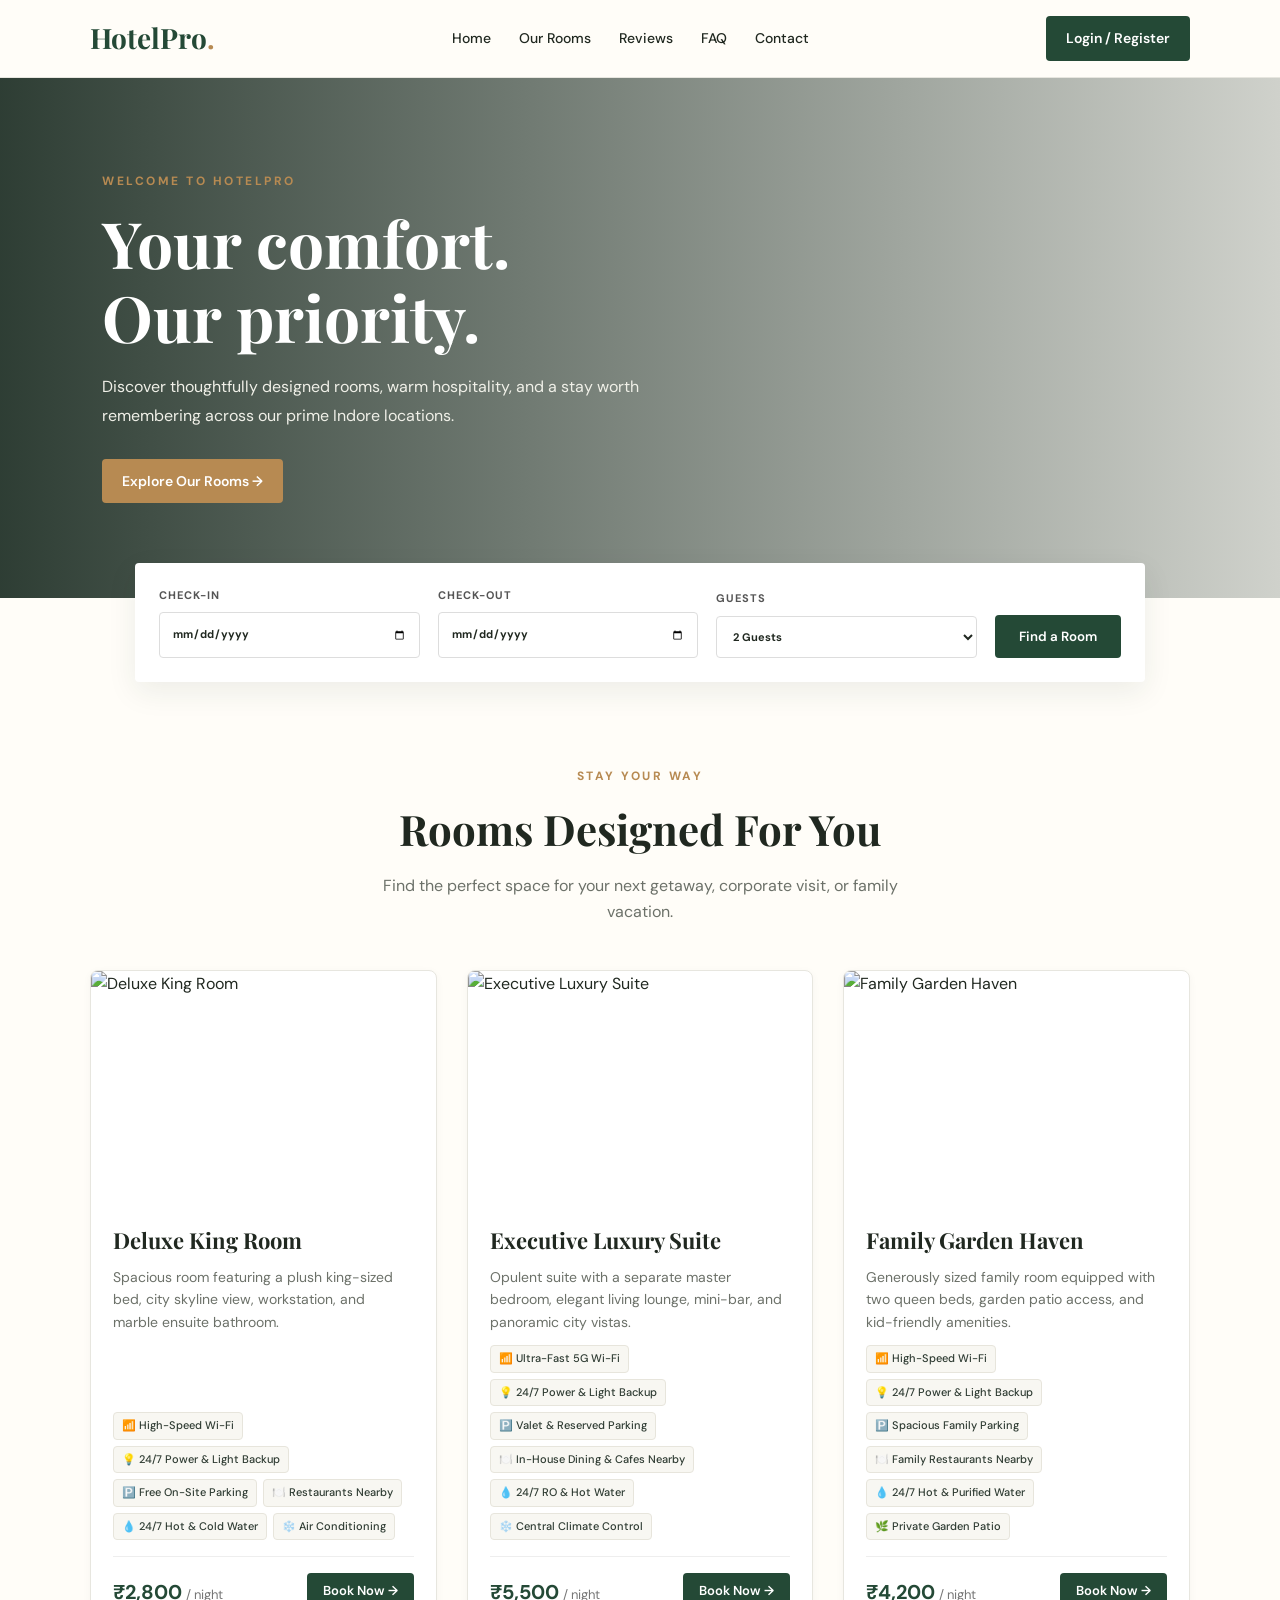
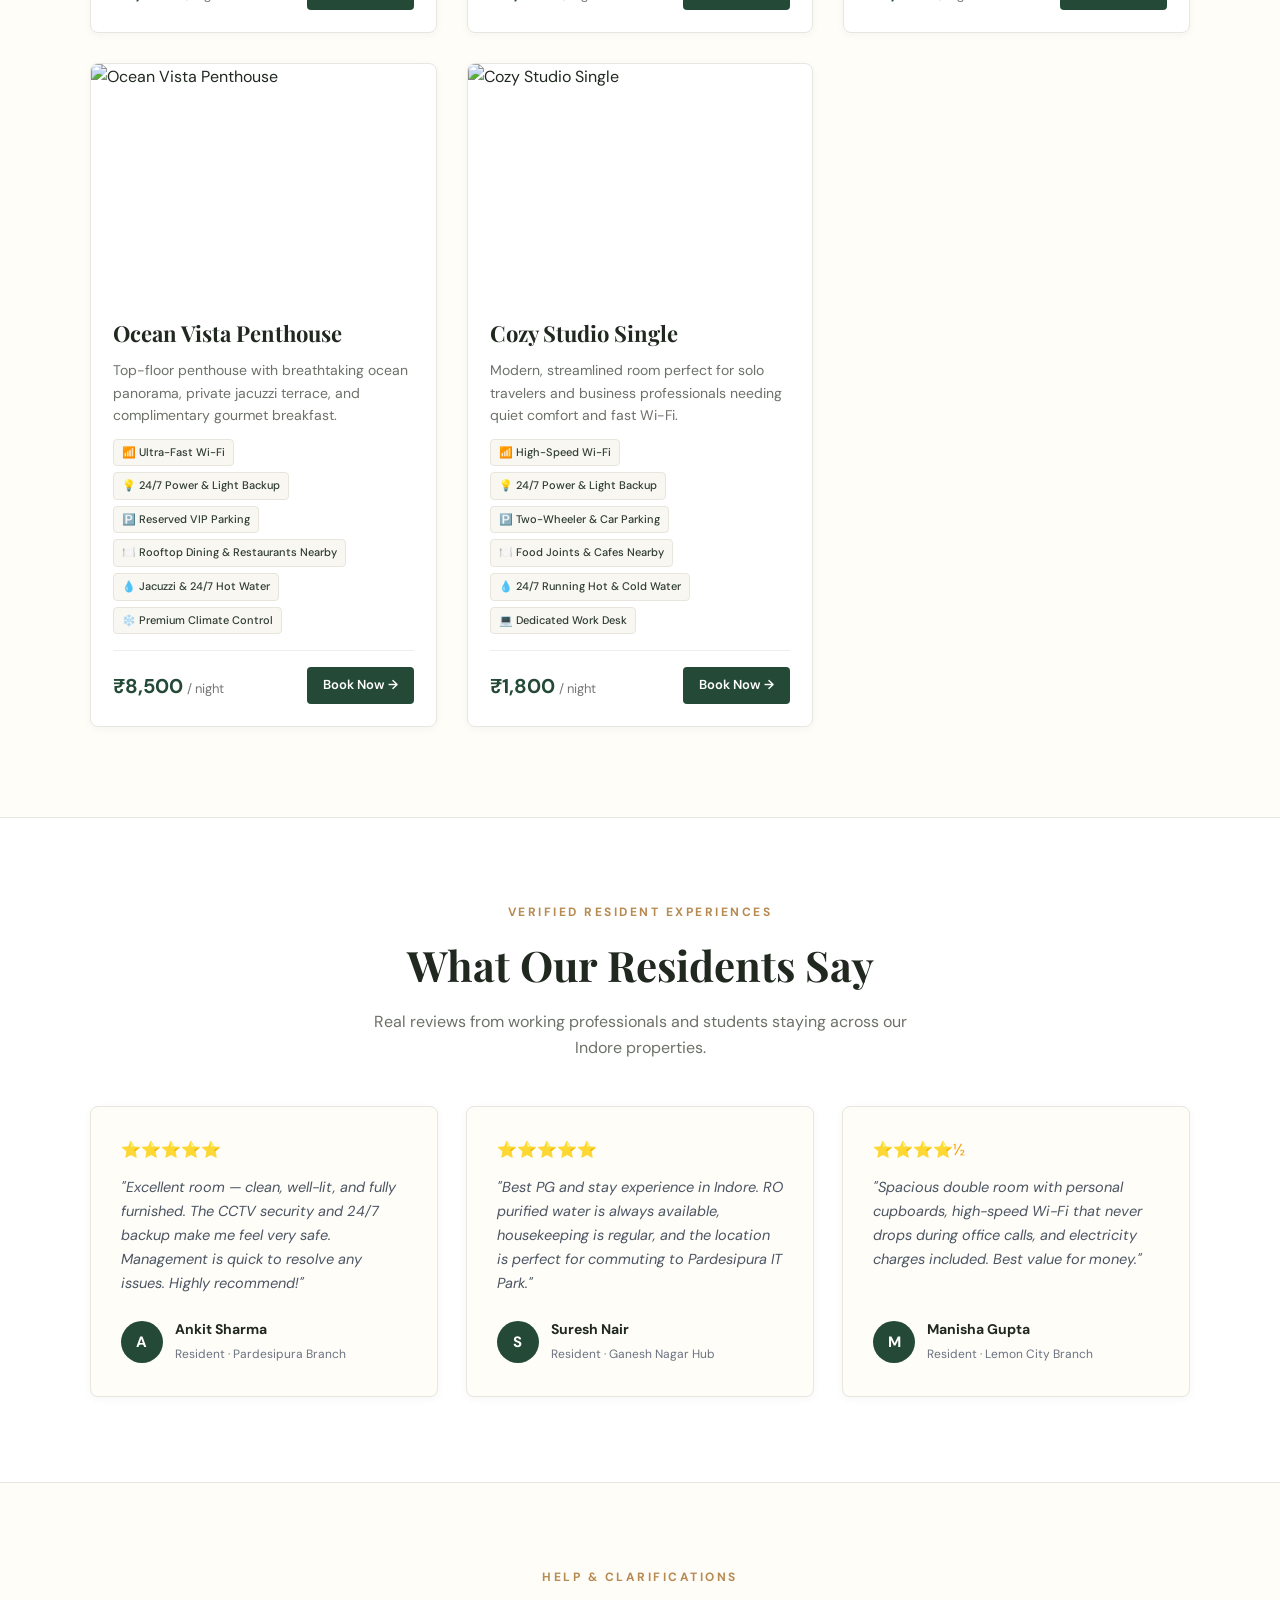
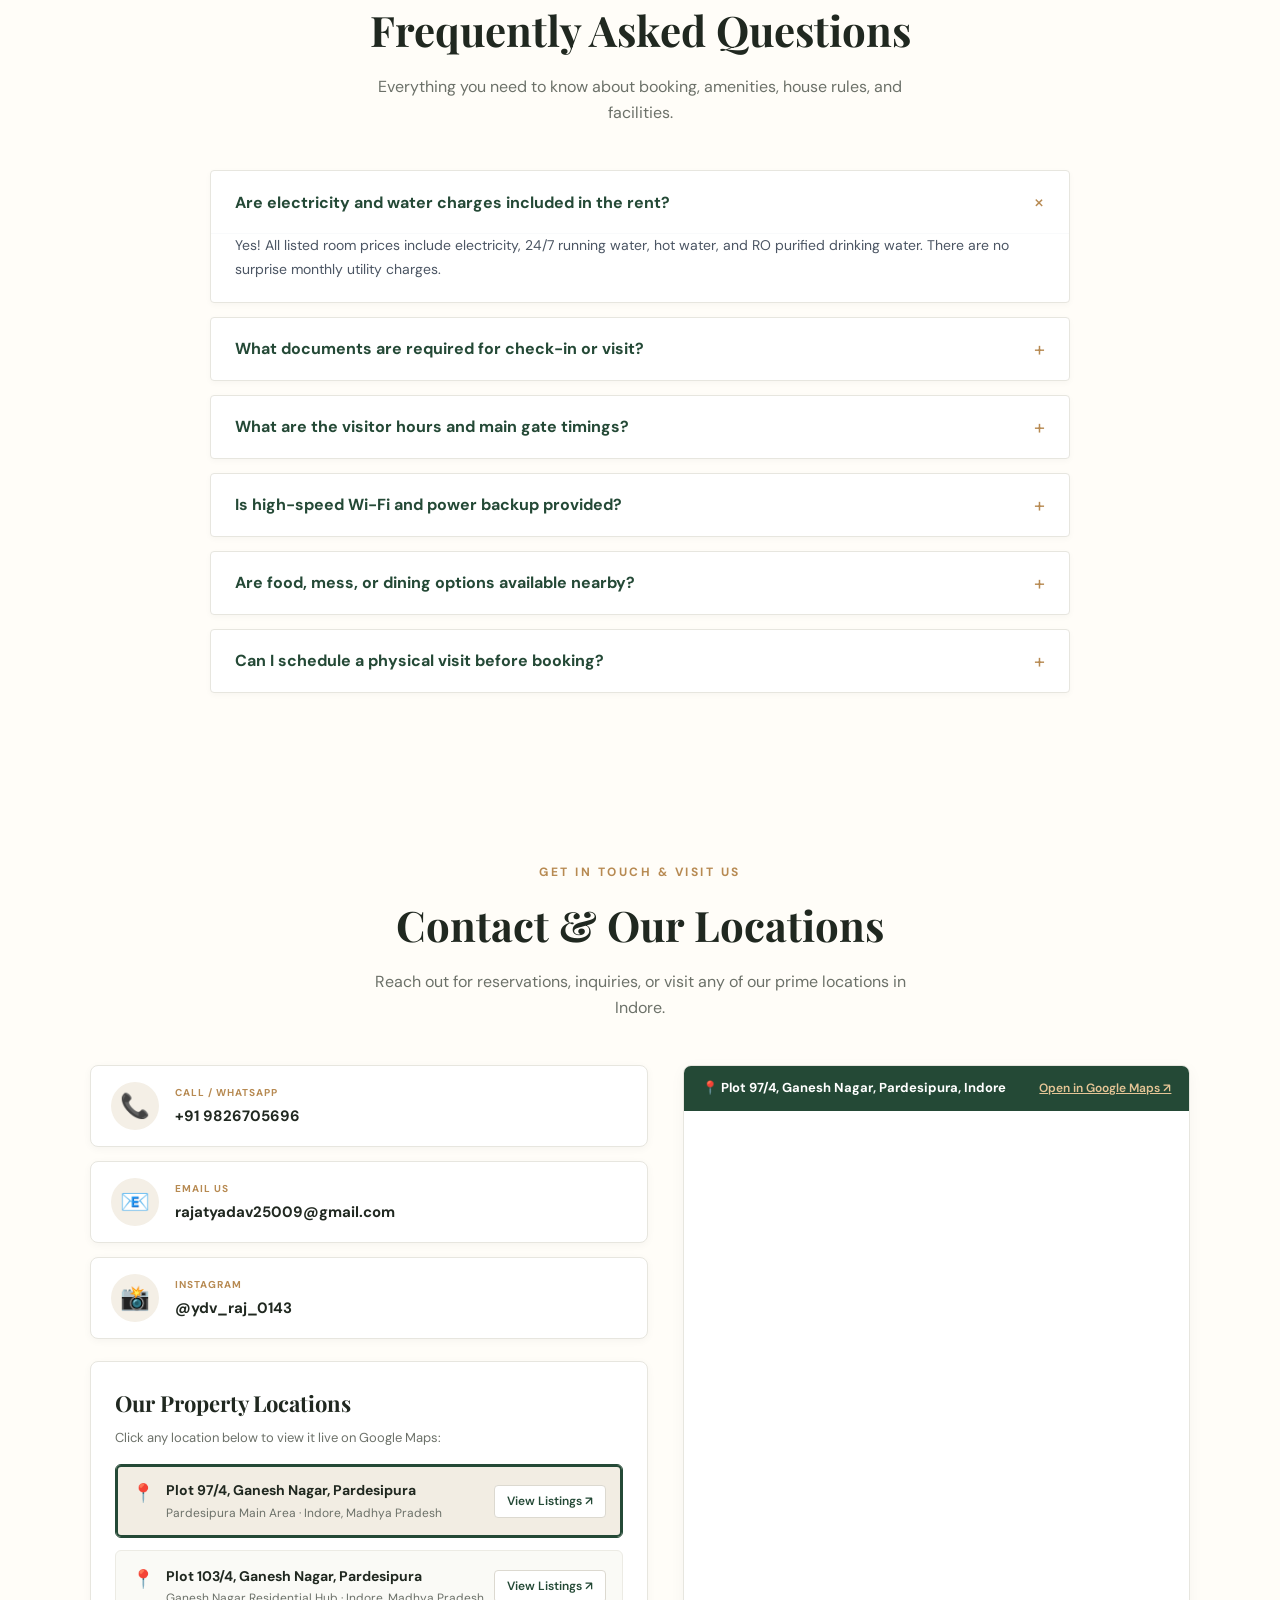
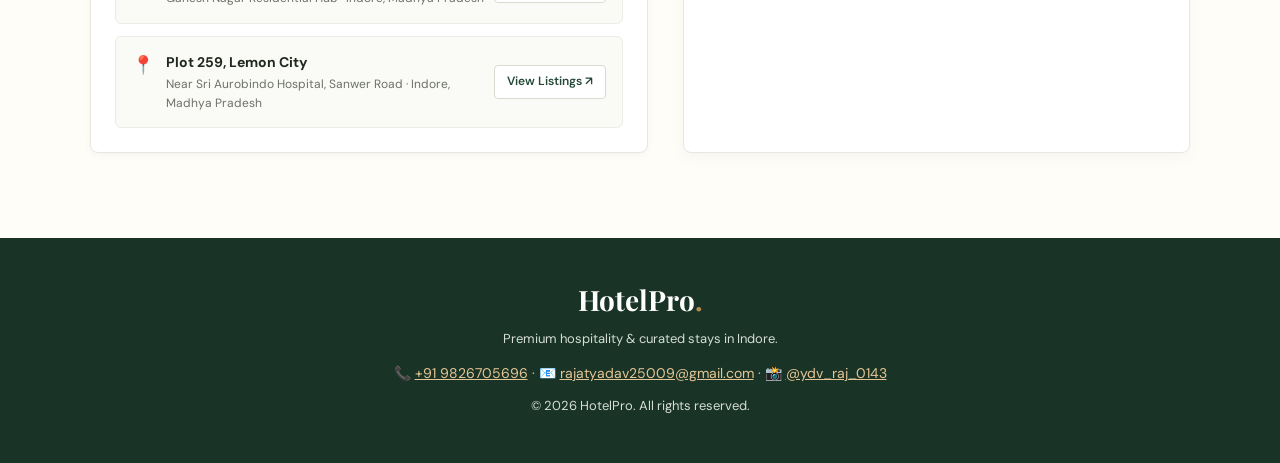
==== index.html @ c30010b0 "Room Rental" ====
<!DOCTYPE html>
<html lang="en">

<head>
  <meta charset="UTF-8">
  <meta name="viewport" content="width=device-width, initial-scale=1.0">
  <title>HotelPro - Luxury Hotel & Room Reservations</title>
  <link rel="stylesheet" href="style.css">
</head>

<body>

  <!-- Navigation Bar -->
  <nav class="navbar">
    <a class="brand" href="index.html">HotelPro<span>.</span></a>
    <div class="nav-links">
      <a href="#home">Home</a>
      <a href="#rooms">Our Rooms</a>
      <a href="#reviews">Reviews</a>
      <a href="#faq">FAQ</a>
      <a href="#contact">Contact</a>
    </div>
    <div id="navAuthContainer">
      <a class="nav-button" href="login.html">Login / Register</a>
    </div>
  </nav>

  <!-- Hero Header -->
  <header class="hero" id="home">
    <div class="hero-content">
      <span class="eyebrow">WELCOME TO HOTELPRO</span>
      <h1>Your comfort.<br>Our priority.</h1>
      <p class="hero-text">Discover thoughtfully designed rooms, warm hospitality, and a stay worth remembering across
        our prime Indore locations.</p>
      <a class="primary-button" href="#rooms">Explore Our Rooms →</a>
    </div>
  </header>

  <!-- Search Filter Form -->
  <section class="search-section">
    <form class="search-form" id="searchForm">
      <label>
        CHECK-IN
        <input type="date" id="searchCheckIn" required>
      </label>
      <label>
        CHECK-OUT
        <input type="date" id="searchCheckOut" required>
      </label>
      <label>
        GUESTS
        <select id="searchGuests">
          <option value="1">1 Guest</option>
          <option value="2" selected>2 Guests</option>
          <option value="3">3 Guests</option>
          <option value="4">4 Guests</option>
        </select>
      </label>
      <button class="search-button" type="submit">Find a Room</button>
    </form>
  </section>

  <!-- Hotel Rooms Grid Section -->
  <section class="rooms-section" id="rooms">
    <div class="section-heading">
      <span class="eyebrow">STAY YOUR WAY</span>
      <h2>Rooms Designed For You</h2>
      <p>Find the perfect space for your next getaway, corporate visit, or family vacation.</p>
    </div>

    <div class="room-grid" id="roomGrid">
      <!-- 5 Rooms are dynamically rendered here by app.js -->
    </div>
  </section>

  <!-- Interactive Booking Modal Form -->
  <div class="booking-overlay" id="bookingOverlay">
    <div class="booking-modal" role="dialog" aria-modal="true">
      <button class="booking-close" type="button" onclick="closeBookingModal()" aria-label="Close">×</button>
      <span class="eyebrow">RESERVE YOUR STAY</span>
      <h2 id="modalRoomTitle">Room Details</h2>
      <p class="modal-room-price" id="modalRoomPrice">₹0 per night</p>

      <!-- Included Amenities in Modal -->
      <div class="modal-amenities-box" id="modalRoomAmenities"></div>

      <form class="booking-form" id="bookingForm">
        <label>
          Check-in Date
          <input type="date" id="modalCheckIn" required>
        </label>
        <label>
          Check-out Date
          <input type="date" id="modalCheckOut" required>
        </label>
        <label>
          Guests
          <select id="modalGuests">
            <option value="1">1 Guest</option>
            <option value="2" selected>2 Guests</option>
            <option value="3">3 Guests</option>
            <option value="4">4 Guests</option>
          </select>
        </label>
        <label>
          Guest Full Name
          <input type="text" id="modalGuestName" placeholder="Enter full name" required>
        </label>
        <label>
          Guest Email
          <input type="email" id="modalGuestEmail" placeholder="name@example.com" required>
        </label>

        <div class="booking-total-box" id="modalTotalBox">
          Select dates to calculate total.
        </div>

        <button class="booking-submit" type="submit">Confirm & Book Room</button>
        <p class="booking-note">Demo Project: Your reservation will be saved immediately to your account.</p>
      </form>
    </div>
  </div>

  <!-- Admin Quick Edit Room Modal -->
  <div class="booking-overlay" id="homeEditRoomModal">
    <div class="booking-modal" style="max-width:540px;">
      <button class="booking-close" type="button" onclick="closeHomeEditModal()">×</button>
      <span class="eyebrow">HOTEL MANAGEMENT (ADMIN)</span>
      <h2 id="homeEditModalTitle">Edit Hotel Room</h2>
      <p style="font-size:13px;color:#666;margin-bottom:15px;">Make changes to this room and save them directly to the
        database:</p>

      <form id="homeEditRoomForm" onsubmit="handleSaveHomeEditRoom(event)">
        <input type="hidden" id="homeEditRoomId">
        <div style="display:flex;flex-direction:column;gap:12px;">
          <label style="font-size:12px;font-weight:700;">
            Room Name
            <input type="text" id="homeEditRoomName" required
              style="width:100%;padding:10px;border:1px solid #ccc;border-radius:4px;font:inherit;">
          </label>
          <label style="font-size:12px;font-weight:700;">
            Price per Night (₹)
            <input type="number" id="homeEditRoomPrice" required min="100"
              style="width:100%;padding:10px;border:1px solid #ccc;border-radius:4px;font:inherit;">
          </label>
          <label style="font-size:12px;font-weight:700;">
            Image URL
            <input type="url" id="homeEditRoomImage" required
              style="width:100%;padding:10px;border:1px solid #ccc;border-radius:4px;font:inherit;"
              oninput="document.getElementById('homeEditImagePreview').src = this.value">
          </label>
          <div>
            <span style="font-size:11px;font-weight:700;color:#666;">PHOTO PREVIEW:</span>
            <img id="homeEditImagePreview" src="" alt="Preview"
              style="width:100%;height:130px;object-fit:cover;border-radius:4px;margin-top:4px;border:1px solid #eee;display:block;">
          </div>
          <label style="font-size:12px;font-weight:700;">
            Description
            <textarea id="homeEditRoomDesc" rows="3" required
              style="width:100%;padding:10px;border:1px solid #ccc;border-radius:4px;font:inherit;"></textarea>
          </label>
          <label style="font-size:12px;font-weight:700;">
            Included Amenities (separated by commas)
            <input type="text" id="homeEditRoomAmenities"
              placeholder="📶 Free Wi-Fi, 💡 Power Backup, 🅿️ Free Parking, 🍽️ Restaurant Nearby, 💧 Hot Water, ❄️ AC"
              style="width:100%;padding:10px;border:1px solid #ccc;border-radius:4px;font:inherit;">
          </label>
          <div style="display:flex;gap:10px;margin-top:8px;">
            <button type="submit" class="primary-button" style="flex:1;">Save Room Changes</button>
            <button type="button" onclick="closeHomeEditModal()" class="action-btn-danger"
              style="padding:10px 18px;">Cancel</button>
          </div>
        </div>
      </form>
    </div>
  </div>

  <!-- Guest & Resident Reviews Section -->
  <section class="reviews-section" id="reviews">
    <div class="section-heading">
      <span class="eyebrow">VERIFIED RESIDENT EXPERIENCES</span>
      <h2>What Our Residents Say</h2>
      <p>Real reviews from working professionals and students staying across our Indore properties.</p>
    </div>

    <div class="reviews-grid">
      <!-- Review 1 -->
      <article class="homepage-review-card">
        <div>
          <div class="review-card-stars">⭐⭐⭐⭐⭐</div>
          <p class="review-card-quote">
            "Excellent room — clean, well-lit, and fully furnished. The CCTV security and 24/7 backup make me feel very
            safe. Management is quick to resolve any issues. Highly recommend!"
          </p>
        </div>
        <div class="review-card-author">
          <div class="review-author-avatar">A</div>
          <div class="review-author-info">
            <strong>Ankit Sharma</strong>
            <span>Resident · Pardesipura Branch</span>
          </div>
        </div>
      </article>

      <!-- Review 2 -->
      <article class="homepage-review-card">
        <div>
          <div class="review-card-stars">⭐⭐⭐⭐⭐</div>
          <p class="review-card-quote">
            "Best PG and stay experience in Indore. RO purified water is always available, housekeeping is regular, and
            the location is perfect for commuting to Pardesipura IT Park."
          </p>
        </div>
        <div class="review-card-author">
          <div class="review-author-avatar">S</div>
          <div class="review-author-info">
            <strong>Suresh Nair</strong>
            <span>Resident · Ganesh Nagar Hub</span>
          </div>
        </div>
      </article>

      <!-- Review 3 -->
      <article class="homepage-review-card">
        <div>
          <div class="review-card-stars">⭐⭐⭐⭐½</div>
          <p class="review-card-quote">
            "Spacious double room with personal cupboards, high-speed Wi-Fi that never drops during office calls, and
            electricity charges included. Best value for money."
          </p>
        </div>
        <div class="review-card-author">
          <div class="review-author-avatar">M</div>
          <div class="review-author-info">
            <strong>Manisha Gupta</strong>
            <span>Resident · Lemon City Branch</span>
          </div>
        </div>
      </article>
    </div>
  </section>

  <!-- Frequently Asked Questions (FAQ) Section -->
  <section class="faq-section" id="faq">
    <div class="section-heading">
      <span class="eyebrow">HELP & CLARIFICATIONS</span>
      <h2>Frequently Asked Questions</h2>
      <p>Everything you need to know about booking, amenities, house rules, and facilities.</p>
    </div>

    <div class="faq-accordion">
      <div class="faq-item active">
        <button class="faq-question" type="button" onclick="toggleFaq(this)">
          <span>Are electricity and water charges included in the rent?</span>
          <span class="faq-icon">+</span>
        </button>
        <div class="faq-answer">
          Yes! All listed room prices include electricity, 24/7 running water, hot water, and RO purified drinking
          water. There are no surprise monthly utility charges.
        </div>
      </div>

      <div class="faq-item">
        <button class="faq-question" type="button" onclick="toggleFaq(this)">
          <span>What documents are required for check-in or visit?</span>
          <span class="faq-icon">+</span>
        </button>
        <div class="faq-answer">
          You only need one government-issued photo ID (Aadhar Card, Passport, or Voter ID) and student/work
          verification for long-term PG residents.
        </div>
      </div>

      <div class="faq-item">
        <button class="faq-question" type="button" onclick="toggleFaq(this)">
          <span>What are the visitor hours and main gate timings?</span>
          <span class="faq-icon">+</span>
        </button>
        <div class="faq-answer">
          For security and peaceful living, daytime visitors are welcome until 10:00 PM. Night silence hours start at
          11:00 PM across all residential floors.
        </div>
      </div>

      <div class="faq-item">
        <button class="faq-question" type="button" onclick="toggleFaq(this)">
          <span>Is high-speed Wi-Fi and power backup provided?</span>
          <span class="faq-icon">+</span>
        </button>
        <div class="faq-answer">
          Yes, all rooms and common spaces have high-speed 5G Wi-Fi with uninterrupted 24/7 power backup for lights,
          fans, and work stations.
        </div>
      </div>

      <div class="faq-item">
        <button class="faq-question" type="button" onclick="toggleFaq(this)">
          <span>Are food, mess, or dining options available nearby?</span>
          <span class="faq-icon">+</span>
        </button>
        <div class="faq-answer">
          All our locations (Pardesipura & Lemon City) are situated within 2-5 minutes of hygienic student messes,
          tiffin services, cafes, and restaurants.
        </div>
      </div>

      <div class="faq-item">
        <button class="faq-question" type="button" onclick="toggleFaq(this)">
          <span>Can I schedule a physical visit before booking?</span>
          <span class="faq-icon">+</span>
        </button>
        <div class="faq-answer">
          Absolutely! Click "Book a Visit" on any room or call our team directly at +91 9826705696 to schedule a
          walkthrough at your preferred time.
        </div>
      </div>
    </div>
  </section>

  <!-- Contact & Locations & Google Maps Section -->
  <section class="contact-section" id="contact">
    <div class="section-heading">
      <span class="eyebrow">GET IN TOUCH & VISIT US</span>
      <h2>Contact & Our Locations</h2>
      <p>Reach out for reservations, inquiries, or visit any of our prime locations in Indore.</p>
    </div>

    <div class="contact-container">
      <!-- Left Column: Direct Contacts + 3 Locations -->
      <div class="contact-info-col">
        <div class="contact-cards">
          <a href="tel:+919826705696" class="contact-card">
            <span class="contact-icon">📞</span>
            <div>
              <span class="contact-card-label">CALL / WHATSAPP</span>
              <strong>+91 9826705696</strong>
            </div>
          </a>

          <a href="mailto:rajatyadav25009@gmail.com" class="contact-card">
            <span class="contact-icon">📧</span>
            <div>
              <span class="contact-card-label">EMAIL US</span>
              <strong>rajatyadav25009@gmail.com</strong>
            </div>
          </a>

          <a href="https://www.instagram.com/ydv_raj_0143" target="_blank" rel="noopener noreferrer"
            class="contact-card">
            <span class="contact-icon">📸</span>
            <div>
              <span class="contact-card-label">INSTAGRAM</span>
              <strong>@ydv_raj_0143</strong>
            </div>
          </a>
        </div>

        <div class="locations-wrapper">
          <h3>Our Property Locations</h3>
          <p class="locations-subtext">Click any location below to view it live on Google Maps:</p>
          <div class="locations-list" id="locationsList">
            <!-- 3 Locations are rendered here by app.js -->
          </div>
        </div>
      </div>

      <!-- Right Column: Interactive Google Maps Iframe -->
      <div class="contact-map-col">
        <div class="map-frame-wrapper">
          <div class="map-header-bar">
            <span>📍 <strong id="mapHeaderLabel">Location Map</strong></span>
            <a href="https://www.google.com/maps" target="_blank" rel="noopener noreferrer" class="open-gmaps-link"
              id="openGmapsLink">
              Open in Google Maps ↗
            </a>
          </div>
          <iframe id="gmapIframe" class="gmap-iframe" title="Google Maps Location"
            src="https://maps.google.com/maps?q=Pardesipura+Indore&t=&z=15&ie=UTF8&iwloc=&output=embed" loading="lazy">
          </iframe>
        </div>
      </div>
    </div>
  </section>

  <!-- Footer -->
  <footer>
    <a class="brand footer-brand" href="#home" style="color:white;">HotelPro<span>.</span></a>
    <p>Premium hospitality & curated stays in Indore.</p>
    <p class="footer-contact-line">
      📞 <a href="tel:+919826705696">+91 9826705696</a> ·
      📧 <a href="mailto:rajatyadav25009@gmail.com">rajatyadav25009@gmail.com</a> ·
      📸 <a href="https://www.instagram.com/ydv_raj_0143" target="_blank" rel="noopener noreferrer">@ydv_raj_0143</a>
    </p>
    <p>© 2026 HotelPro. All rights reserved.</p>
  </footer>

  <!-- Supabase Cloud Database Client -->
  <script src="https://cdn.jsdelivr.net/npm/@supabase/supabase-js@2"></script>
  <script src="supabaseConfig.js"></script>

  <!-- Master JavaScript Controller -->
  <script src="app.js"></script>
</body>

</html>
---- style.css ----
/* ==========================================================================
   HotelPro - Master Stylesheet (HTML, CSS & JavaScript College Project)
   ========================================================================== */

@import url('https://fonts.googleapis.com/css2?family=DM+Sans:wght@400;500;600;700&family=Playfair+Display:wght@500;600;700&display=swap');

/* --- 1. Global Reset & Variables --- */
:root {
  --primary-color: #244936;       /* Deep Forest Green */
  --primary-dark: #193426;
  --accent-gold: #b78a52;        /* Elegant Gold */
  --accent-gold-light: #f4efe6;
  --bg-cream: #fffdf8;
  --text-dark: #202820;
  --text-muted: #6c7169;
  --border-light: #e7e6df;
  --font-serif: 'Playfair Display', Georgia, serif;
  --font-sans: 'DM Sans', -apple-system, BlinkMacSystemFont, sans-serif;
  --radius-sm: 4px;
  --radius-md: 8px;
  --shadow-sm: 0 2px 8px rgba(0, 0, 0, 0.04);
  --shadow-md: 0 10px 30px rgba(28, 48, 32, 0.08);
}

* {
  margin: 0;
  padding: 0;
  box-sizing: border-box;
}

html {
  scroll-behavior: smooth;
}

body {
  font-family: var(--font-sans);
  color: var(--text-dark);
  background: var(--bg-cream);
  line-height: 1.6;
}

a {
  text-decoration: none;
  color: inherit;
  transition: all 0.2s ease;
}

button {
  font-family: inherit;
  cursor: pointer;
  border: none;
  transition: all 0.2s ease;
}

/* --- 2. Navigation Bar --- */
.navbar {
  min-height: 75px;
  padding: 16px 7%;
  display: flex;
  align-items: center;
  justify-content: space-between;
  gap: 20px;
  background: var(--bg-cream);
  border-bottom: 1px solid var(--border-light);
  position: sticky;
  top: 0;
  z-index: 100;
}

.brand {
  font-family: var(--font-serif);
  font-size: 28px;
  font-weight: 700;
  color: var(--primary-color);
}

.brand span {
  color: var(--accent-gold);
}

.nav-links {
  display: flex;
  align-items: center;
  gap: 28px;
  font-size: 14px;
  font-weight: 500;
}

.nav-links a:hover {
  color: var(--accent-gold);
}

.nav-button,
.primary-button {
  background: var(--primary-color);
  color: white;
  padding: 11px 20px;
  border-radius: var(--radius-sm);
  font-weight: 600;
  font-size: 14px;
  display: inline-block;
}

.nav-button:hover,
.primary-button:hover {
  background: var(--primary-dark);
  color: white;
}

.primary-button {
  background: var(--accent-gold);
}

.primary-button:hover {
  background: #a27740;
}

.user-badge {
  display: flex;
  align-items: center;
  gap: 12px;
  font-size: 14px;
}

.logout-btn {
  background: #eee;
  color: #333;
  padding: 7px 14px;
  border-radius: var(--radius-sm);
  font-size: 13px;
  font-weight: 600;
}

.logout-btn:hover {
  background: #ddd;
}

/* --- 3. Hero Section --- */
.hero {
  min-height: 520px;
  display: flex;
  align-items: center;
  padding: 70px 8%;
  background: linear-gradient(90deg, rgba(17, 35, 25, 0.88), rgba(17, 35, 25, 0.2)),
              url('https://images.unsplash.com/photo-1611892440504-42a792e24d32?w=1800') center/cover no-repeat;
  color: white;
}

.hero-content {
  max-width: 580px;
}

.eyebrow {
  color: var(--accent-gold);
  font-weight: 700;
  font-size: 12px;
  letter-spacing: 2.5px;
  text-transform: uppercase;
  margin-bottom: 8px;
  display: block;
}

.hero h1 {
  font-family: var(--font-serif);
  font-size: clamp(38px, 5.5vw, 64px);
  line-height: 1.15;
  margin: 15px 0 20px;
}

.hero-text {
  font-size: 16px;
  line-height: 1.8;
  color: #f0f0e8;
  margin-bottom: 28px;
}

/* --- 4. Search Filter Bar --- */
.search-section {
  max-width: 1050px;
  margin: -35px auto 0;
  position: relative;
  padding: 0 20px;
  z-index: 10;
}

.search-form {
  background: white;
  box-shadow: var(--shadow-md);
  padding: 24px;
  display: grid;
  grid-template-columns: repeat(3, 1fr) auto;
  gap: 18px;
  align-items: end;
  border-radius: var(--radius-sm);
}

.search-form label {
  display: flex;
  flex-direction: column;
  gap: 8px;
  font-size: 11px;
  font-weight: 700;
  letter-spacing: 1px;
  color: #555;
}

.search-form input,
.search-form select {
  width: 100%;
  border: 1px solid #ddd;
  padding: 12px;
  background: white;
  font: inherit;
  color: var(--text-dark);
  border-radius: var(--radius-sm);
}

.search-button {
  background: var(--primary-color);
  color: white;
  padding: 13px 24px;
  font-weight: 600;
  border-radius: var(--radius-sm);
}

.search-button:hover {
  background: var(--primary-dark);
}

/* --- 5. Rooms Section --- */
.rooms-section {
  padding: 85px 7% 90px;
}

.section-heading {
  text-align: center;
  margin-bottom: 45px;
}

.section-heading h2 {
  font-family: var(--font-serif);
  font-size: clamp(28px, 4vw, 42px);
  margin: 10px 0;
}

.section-heading p:last-child {
  color: var(--text-muted);
  max-width: 550px;
  margin: 0 auto;
}

.room-grid {
  display: grid;
  grid-template-columns: repeat(auto-fill, minmax(320px, 1fr));
  gap: 30px;
  max-width: 1200px;
  margin: 0 auto;
}

.room-card {
  background: white;
  border: 1px solid var(--border-light);
  border-radius: var(--radius-md);
  overflow: hidden;
  box-shadow: var(--shadow-sm);
  display: flex;
  flex-direction: column;
  transition: transform 0.2s ease, box-shadow 0.2s ease;
}

.room-card:hover {
  transform: translateY(-4px);
  box-shadow: 0 10px 25px rgba(0,0,0,0.08);
}

.room-card img {
  width: 100%;
  height: 230px;
  object-fit: cover;
  display: block;
}

.room-details {
  padding: 22px;
  display: flex;
  flex-direction: column;
  flex: 1;
}

.room-details h3 {
  font-family: var(--font-serif);
  font-size: 22px;
  margin-bottom: 8px;
}

.room-details p {
  color: var(--text-muted);
  font-size: 14px;
  line-height: 1.6;
  margin-bottom: 12px;
  flex: 1;
}

.room-amenities {
  display: flex;
  flex-wrap: wrap;
  gap: 6px;
  margin-bottom: 16px;
}

.amenity-pill {
  background: #f8f7f2;
  border: 1px solid #e7e5dc;
  color: #2e3b32;
  font-size: 11px;
  font-weight: 500;
  padding: 4px 8px;
  border-radius: 4px;
  display: inline-flex;
  align-items: center;
  gap: 4px;
  white-space: nowrap;
}

.modal-amenities-box {
  background: #faf9f4;
  border: 1px solid #e7e5dc;
  border-radius: var(--radius-sm);
  padding: 12px 14px;
  margin-bottom: 8px;
}

.modal-amenities-box strong {
  display: block;
  font-size: 11px;
  letter-spacing: 1px;
  text-transform: uppercase;
  color: var(--accent-gold);
  margin-bottom: 6px;
}

.room-footer {
  border-top: 1px solid #eee;
  padding-top: 16px;
  display: flex;
  justify-content: space-between;
  align-items: center;
}

.room-footer strong {
  font-size: 20px;
  color: var(--primary-color);
}

.room-footer span {
  color: #777;
  font-size: 13px;
}

.book-btn {
  background: var(--primary-color);
  color: white;
  padding: 8px 16px;
  border-radius: var(--radius-sm);
  font-weight: 600;
  font-size: 13px;
}

.book-btn:hover {
  background: var(--accent-gold);
}

/* --- 6. Booking Modal --- */
.booking-overlay {
  position: fixed;
  inset: 0;
  background: rgba(0, 0, 0, 0.6);
  backdrop-filter: blur(3px);
  display: none;
  place-items: center;
  z-index: 1000;
  padding: 20px;
}

.booking-overlay.active {
  display: grid;
}

.booking-modal {
  background: white;
  max-width: 500px;
  width: 100%;
  padding: 30px;
  border-radius: var(--radius-md);
  box-shadow: 0 15px 40px rgba(0, 0, 0, 0.2);
  position: relative;
  max-height: 90vh;
  overflow-y: auto;
}

.booking-close {
  position: absolute;
  top: 18px;
  right: 20px;
  font-size: 28px;
  background: transparent;
  color: #888;
  line-height: 1;
}

.booking-close:hover {
  color: #111;
}

.booking-modal h2 {
  font-family: var(--font-serif);
  font-size: 24px;
  color: var(--primary-color);
  margin: 6px 0 4px;
}

.modal-room-price {
  font-size: 15px;
  color: var(--accent-gold);
  font-weight: 700;
  margin-bottom: 20px;
}

.booking-form {
  display: flex;
  flex-direction: column;
  gap: 14px;
}

.booking-form label {
  display: flex;
  flex-direction: column;
  gap: 6px;
  font-size: 12px;
  font-weight: 600;
  color: #444;
}

.booking-form input,
.booking-form select {
  padding: 10px 12px;
  border: 1px solid var(--border-light);
  border-radius: var(--radius-sm);
  font: inherit;
}

.booking-total-box {
  background: var(--accent-gold-light);
  border: 1px solid #e5c596;
  padding: 12px;
  border-radius: var(--radius-sm);
  text-align: center;
  font-size: 15px;
  color: var(--primary-dark);
}

.booking-submit {
  background: var(--primary-color);
  color: white;
  padding: 13px;
  font-weight: 700;
  border-radius: var(--radius-sm);
  margin-top: 8px;
  transition: all 0.2s ease;
}

.booking-submit:hover {
  background: var(--accent-gold);
  transform: translateY(-1px);
}

.booking-note {
  font-size: 12px;
  color: #888;
  text-align: center;
  margin-top: 6px;
}

/* --- 7. About Section --- */
.about-section {
  padding: 70px 20px;
  text-align: center;
  background: #f4f3ec;
}

.about-section h2 {
  font-family: var(--font-serif);
  font-size: clamp(28px, 4vw, 40px);
  margin: 10px 0;
}

.about-section p:last-child {
  color: var(--text-muted);
  max-width: 600px;
  margin: 0 auto;
}

/* --- 8. Contact & Locations & Map Section --- */
.contact-section {
  padding: 85px 7%;
  background: var(--bg-cream);
}

.contact-container {
  display: grid;
  grid-template-columns: 1.1fr 1fr;
  gap: 35px;
  max-width: 1200px;
  margin: 0 auto;
  align-items: stretch;
}

.contact-info-col {
  display: flex;
  flex-direction: column;
  gap: 22px;
}

.contact-cards {
  display: grid;
  grid-template-columns: 1fr;
  gap: 14px;
}

.contact-card {
  display: flex;
  align-items: center;
  gap: 16px;
  background: white;
  padding: 16px 20px;
  border: 1px solid var(--border-light);
  border-radius: var(--radius-md);
  box-shadow: var(--shadow-sm);
}

.contact-card:hover {
  border-color: var(--accent-gold);
  transform: translateY(-2px);
  box-shadow: 0 6px 16px rgba(183, 138, 82, 0.15);
}

.contact-icon {
  font-size: 24px;
  background: var(--accent-gold-light);
  width: 48px;
  height: 48px;
  border-radius: 50%;
  display: flex;
  align-items: center;
  justify-content: center;
  flex-shrink: 0;
}

.contact-card-label {
  display: block;
  font-size: 10px;
  font-weight: 700;
  letter-spacing: 1px;
  color: var(--accent-gold);
  margin-bottom: 2px;
}

.contact-card strong {
  font-size: 15px;
  color: var(--text-dark);
}

.locations-wrapper {
  background: white;
  border: 1px solid var(--border-light);
  border-radius: var(--radius-md);
  padding: 24px;
  box-shadow: var(--shadow-sm);
}

.locations-wrapper h3 {
  font-family: var(--font-serif);
  font-size: 22px;
  margin-bottom: 6px;
}

.locations-subtext {
  font-size: 13px;
  color: var(--text-muted);
  margin-bottom: 16px;
}

.locations-list {
  display: flex;
  flex-direction: column;
  gap: 12px;
}

.location-card {
  display: flex;
  justify-content: space-between;
  align-items: center;
  padding: 14px 16px;
  border: 1px solid #ecebe4;
  border-radius: 6px;
  cursor: pointer;
  background: #fafaf6;
  transition: all 0.2s ease;
}

.location-card:hover {
  background: var(--accent-gold-light);
  border-color: var(--accent-gold);
}

.location-card.active-location {
  background: #f2ede3;
  border-color: var(--primary-color);
  box-shadow: 0 0 0 2px var(--primary-color) inset;
}

.location-details {
  display: flex;
  align-items: flex-start;
  gap: 12px;
}

.loc-pin {
  font-size: 18px;
}

.location-details strong {
  display: block;
  font-size: 14px;
  margin-bottom: 2px;
}

.location-details p {
  font-size: 12px;
  color: var(--text-muted);
}

.loc-link-btn {
  font-size: 12px;
  font-weight: 600;
  color: var(--primary-color);
  padding: 6px 12px;
  background: white;
  border: 1px solid #dcd9d0;
  border-radius: 4px;
  white-space: nowrap;
}

.loc-link-btn:hover {
  background: var(--primary-color);
  color: white;
}

/* Map Column */
.contact-map-col {
  height: 100%;
  min-height: 440px;
}

.map-frame-wrapper {
  background: white;
  border: 1px solid var(--border-light);
  border-radius: var(--radius-md);
  overflow: hidden;
  height: 100%;
  display: flex;
  flex-direction: column;
  box-shadow: 0 4px 16px rgba(0,0,0,0.04);
}

.map-header-bar {
  background: var(--primary-color);
  color: white;
  padding: 12px 18px;
  display: flex;
  justify-content: space-between;
  align-items: center;
  font-size: 13px;
}

.open-gmaps-link {
  color: #e5c596;
  font-size: 12px;
  font-weight: 600;
  text-decoration: underline;
}

.open-gmaps-link:hover {
  color: white;
}

.gmap-iframe {
  flex: 1;
  width: 100%;
  min-height: 420px;
  border: none;
}

/* --- 9. Footer --- */
footer {
  background: var(--primary-dark);
  color: white;
  text-align: center;
  padding: 40px 20px;
}

footer p {
  color: #d5ddd6;
  font-size: 13px;
  margin: 6px 0;
}

.footer-contact-line {
  margin: 12px 0;
  color: #e5c596;
  font-size: 14px;
}

.footer-contact-line a {
  color: #e5c596;
  text-decoration: underline;
}

.footer-contact-line a:hover {
  color: white;
}

/* --- 10. Auth Page (login.html) --- */
.auth-page {
  min-height: calc(100vh - 75px);
  display: flex;
  align-items: center;
  justify-content: center;
  padding: 40px 20px;
  background: #f7f6ef;
}

.auth-card {
  background: white;
  max-width: 440px;
  width: 100%;
  padding: 35px;
  border-radius: var(--radius-md);
  box-shadow: var(--shadow-md);
  border: 1px solid var(--border-light);
}

.auth-tabs {
  display: grid;
  grid-template-columns: 1fr 1fr;
  margin-bottom: 25px;
  border-bottom: 2px solid #eee;
}

.auth-tab {
  padding: 12px;
  background: transparent;
  font-size: 15px;
  font-weight: 600;
  color: #888;
  border-bottom: 2px solid transparent;
  margin-bottom: -2px;
}

.auth-tab.active {
  color: var(--primary-color);
  border-bottom-color: var(--primary-color);
}

.auth-form {
  display: flex;
  flex-direction: column;
  gap: 16px;
}

.auth-form label {
  display: flex;
  flex-direction: column;
  gap: 6px;
  font-size: 13px;
  font-weight: 600;
}

.auth-form input {
  padding: 11px 13px;
  border: 1px solid #ccc;
  border-radius: var(--radius-sm);
  font: inherit;
}

.auth-btn {
  background: var(--primary-color);
  color: white;
  padding: 13px;
  border-radius: var(--radius-sm);
  font-weight: 700;
  font-size: 15px;
  margin-top: 8px;
}

.auth-btn:hover {
  background: var(--primary-dark);
}

.auth-alert {
  padding: 10px 14px;
  border-radius: var(--radius-sm);
  font-size: 13px;
  margin-bottom: 15px;
  display: none;
}

.auth-alert.error {
  background: #fde8e8;
  color: #c81e1e;
  display: block;
}

.auth-alert.success {
  background: #def7ec;
  color: #03543f;
  display: block;
}

/* --- 11. Bookings & Admin Tables (my-bookings.html & admin.html) --- */
.page-container {
  max-width: 1100px;
  margin: 40px auto;
  padding: 0 20px;
  min-height: 60vh;
}

.page-header {
  margin-bottom: 30px;
}

.page-header h1 {
  font-family: var(--font-serif);
  font-size: 32px;
}

.table-wrapper {
  background: white;
  border-radius: var(--radius-md);
  border: 1px solid var(--border-light);
  overflow-x: auto;
  box-shadow: var(--shadow-sm);
}

table.data-table {
  width: 100%;
  border-collapse: collapse;
  text-align: left;
  font-size: 14px;
}

table.data-table th,
table.data-table td {
  padding: 14px 18px;
  border-bottom: 1px solid #eee;
}

table.data-table th {
  background: #f9f9f5;
  font-weight: 700;
  color: #555;
  font-size: 12px;
  letter-spacing: 0.5px;
  text-transform: uppercase;
}

.status-badge {
  display: inline-block;
  padding: 4px 10px;
  border-radius: 20px;
  font-size: 12px;
  font-weight: 700;
  text-transform: uppercase;
}

.status-pending { background: #fef08a; color: #854d0e; }
.status-confirmed { background: #bbf7d0; color: #166534; }
.status-cancelled { background: #fecaca; color: #991b1b; }

.action-btn-danger {
  background: #fee2e2;
  color: #b91c1c;
  padding: 6px 12px;
  border-radius: 4px;
  font-weight: 600;
  font-size: 12px;
}

.action-btn-danger:hover {
  background: #b91c1c;
  color: white;
}

.action-btn-success {
  background: #dcfce7;
  color: #15803d;
  padding: 6px 12px;
  border-radius: 4px;
  font-weight: 600;
  font-size: 12px;
}

.action-btn-success:hover {
  background: #15803d;
  color: white;
}

.admin-form-box {
  background: white;
  border: 1px solid var(--border-light);
  border-radius: var(--radius-md);
  padding: 25px;
  margin-bottom: 35px;
  box-shadow: var(--shadow-sm);
}

.admin-form-box h3 {
  font-family: var(--font-serif);
  font-size: 20px;
  margin-bottom: 16px;
}

.admin-room-grid {
  display: grid;
  grid-template-columns: repeat(auto-fit, minmax(200px, 1fr));
  gap: 15px;
}

/* --- 12. Responsive Media Queries --- */
@media (max-width: 850px) {
  .contact-container {
    grid-template-columns: 1fr;
  }
  .search-form {
    grid-template-columns: 1fr 1fr;
  }
}

@media (max-width: 600px) {
  .navbar {
    flex-wrap: wrap;
  }
  .nav-links {
    width: 100%;
    order: 3;
    justify-content: center;
    gap: 15px;
    flex-wrap: wrap;
  }
  .search-form {
    grid-template-columns: 1fr;
  }
  .room-grid {
    grid-template-columns: 1fr;
  }
  .location-card {
    flex-direction: column;
    align-items: flex-start;
    gap: 10px;
  }
}

/* ==========================================================================
   13. Room Details Interface (Matching User Reference Image in HotelPro Theme)
   ========================================================================== */
.back-link {
  display: inline-flex;
  align-items: center;
  gap: 8px;
  color: var(--primary-color);
  font-family: var(--font-sans);
  font-weight: 600;
  font-size: 14px;
  margin-bottom: 22px;
  text-decoration: none;
  transition: transform 0.2s ease, color 0.2s ease;
}

.back-link:hover {
  color: var(--accent-gold);
  transform: translateX(-4px);
}

.room-details-container {
  max-width: 1240px;
  margin: 0 auto;
  padding: 30px 7% 80px;
  font-family: var(--font-sans);
}

.room-details-grid {
  display: grid;
  grid-template-columns: 1.8fr 1.15fr;
  gap: 36px;
  align-items: flex-start;
}

/* 3-Image Gallery Layout */
.room-gallery-3 {
  display: grid;
  grid-template-columns: 1.1fr 1fr;
  gap: 14px;
  margin-bottom: 24px;
}

.gallery-tall-box {
  height: 380px;
}

.gallery-tall-box img {
  width: 100%;
  height: 100%;
  object-fit: cover;
  border-radius: var(--radius-md);
  box-shadow: var(--shadow-sm);
  border: 1px solid var(--border-light);
}

.gallery-sub-grid {
  display: flex;
  flex-direction: column;
  gap: 14px;
  height: 380px;
}

.gallery-sub-grid img {
  width: 100%;
  height: 183px;
  object-fit: cover;
  border-radius: var(--radius-md);
  box-shadow: var(--shadow-sm);
  border: 1px solid var(--border-light);
}

/* Room Meta Header */
.room-meta-badges {
  display: flex;
  align-items: center;
  gap: 12px;
  margin-bottom: 10px;
}

.badge-occupancy {
  background: var(--accent-gold-light);
  color: var(--primary-dark);
  border: 1px solid #dfcfb8;
  font-family: var(--font-sans);
  font-size: 11px;
  font-weight: 700;
  letter-spacing: 0.5px;
  text-transform: uppercase;
  padding: 4px 12px;
  border-radius: 20px;
}

.badge-available-dot {
  color: #15803d;
  font-family: var(--font-sans);
  font-size: 13px;
  font-weight: 700;
  display: inline-flex;
  align-items: center;
  gap: 6px;
}

.room-details-title {
  font-family: var(--font-serif);
  font-size: 34px;
  color: var(--primary-color);
  margin-bottom: 12px;
  line-height: 1.25;
}

.room-details-desc {
  font-family: var(--font-sans);
  font-size: 15px;
  color: var(--text-dark);
  line-height: 1.7;
  margin-bottom: 28px;
  padding-bottom: 24px;
  border-bottom: 1px solid var(--border-light);
}

/* Section Subheadings */
.section-subheading {
  font-family: var(--font-serif);
  font-size: 22px;
  color: var(--primary-color);
  margin: 32px 0 16px;
  display: flex;
  align-items: center;
  gap: 10px;
}

/* Amenities Card Grid (Pill Boxes - Green & Gold Theme) */
.amenities-card-grid {
  display: grid;
  grid-template-columns: repeat(2, 1fr);
  gap: 12px;
  margin-bottom: 30px;
}

.amenity-card-item {
  background: var(--bg-cream);
  border: 1px solid var(--border-light);
  padding: 13px 18px;
  border-radius: var(--radius-sm);
  font-family: var(--font-sans);
  font-size: 14px;
  font-weight: 600;
  color: var(--primary-color);
  display: flex;
  align-items: center;
  gap: 12px;
  transition: all 0.2s ease;
}

.amenity-card-item:hover {
  background: var(--accent-gold-light);
  border-color: var(--accent-gold);
  color: var(--primary-dark);
  transform: translateY(-2px);
  box-shadow: 0 4px 12px rgba(183, 138, 82, 0.15);
}

/* House Rules List */
.house-rules-list {
  display: flex;
  flex-direction: column;
  gap: 6px;
  margin-bottom: 35px;
  padding-bottom: 25px;
  border-bottom: 1px solid var(--border-light);
}

.rule-item {
  display: flex;
  align-items: center;
  gap: 14px;
  padding: 10px 0;
  border-bottom: 1px solid #f3f4f6;
  font-family: var(--font-sans);
  font-size: 14px;
  color: var(--text-dark);
}

.rule-item:last-child {
  border-bottom: none;
}

.rule-icon {
  font-size: 16px;
  min-width: 20px;
}

/* Resident Reviews List */
.reviews-list-container {
  display: flex;
  flex-direction: column;
  gap: 24px;
  margin-top: 15px;
}

.resident-review-card {
  padding-bottom: 22px;
  border-bottom: 1px solid var(--border-light);
}

.resident-review-card:last-child {
  border-bottom: none;
}

.reviewer-header {
  display: flex;
  align-items: center;
  gap: 14px;
  margin-bottom: 8px;
}

.reviewer-avatar {
  width: 42px;
  height: 42px;
  border-radius: 50%;
  background: var(--primary-color);
  color: var(--accent-gold-light);
  font-family: var(--font-serif);
  display: flex;
  align-items: center;
  justify-content: center;
  font-weight: 700;
  font-size: 16px;
}

.reviewer-info strong {
  font-family: var(--font-sans);
  font-size: 15px;
  color: var(--text-dark);
}

.reviewer-stars {
  color: var(--accent-gold);
  font-size: 13px;
  margin-top: 2px;
}

.reviewer-stars span {
  color: var(--text-muted);
  font-size: 12px;
  margin-left: 6px;
}

.review-content {
  font-family: var(--font-sans);
  color: #4b5563;
  font-size: 14px;
  line-height: 1.65;
  margin-top: 6px;
}

/* Sticky Right Column: Pricing Breakdown Card (Green & Gold Theme) */
.pricing-sticky-card {
  background: white;
  border: 1.5px solid var(--border-light);
  border-radius: var(--radius-md);
  padding: 30px 26px;
  box-shadow: var(--shadow-md);
  position: sticky;
  top: 95px;
}

.pricing-header-amount {
  font-family: var(--font-serif);
  font-size: 34px;
  font-weight: 700;
  color: var(--primary-color);
  text-align: center;
  line-height: 1.2;
}

.pricing-sublabel {
  font-family: var(--font-sans);
  font-size: 13px;
  color: var(--accent-gold);
  font-weight: 600;
  text-align: center;
  margin-top: 5px;
  margin-bottom: 22px;
}

.breakdown-title {
  font-family: var(--font-serif);
  font-size: 17px;
  font-weight: 700;
  color: var(--primary-color);
  margin-bottom: 14px;
  display: flex;
  align-items: center;
  gap: 8px;
}

.pricing-breakdown-list {
  display: flex;
  flex-direction: column;
  gap: 10px;
  margin-bottom: 20px;
}

.breakdown-item {
  display: flex;
  justify-content: space-between;
  align-items: center;
  padding: 9px 0;
  font-family: var(--font-sans);
  font-size: 14px;
  color: var(--text-dark);
  border-bottom: 1px dashed var(--border-light);
}

.breakdown-item strong {
  color: var(--primary-color);
  font-weight: 700;
}

/* Utility Callout - Warm Cream & Gold / Green Theme */
.utility-callout {
  background: #fbf6ec;
  border: 1px solid #ebd7b8;
  border-radius: var(--radius-sm);
  padding: 13px 15px;
  font-family: var(--font-sans);
  font-size: 13px;
  color: var(--primary-dark);
  margin: 18px 0 24px;
  display: flex;
  align-items: flex-start;
  gap: 10px;
  line-height: 1.5;
}

.utility-callout .check-icon {
  color: var(--accent-gold);
  font-weight: 800;
  font-size: 15px;
}

/* Primary Action Button: Deep Forest Green with Gold Hover */
.btn-book-visit {
  width: 100%;
  background: var(--primary-color);
  color: white;
  padding: 14px 20px;
  border-radius: var(--radius-sm);
  font-family: var(--font-sans);
  font-weight: 700;
  font-size: 15px;
  display: flex;
  align-items: center;
  justify-content: center;
  gap: 8px;
  margin-bottom: 12px;
  box-shadow: 0 4px 14px rgba(36, 73, 54, 0.25);
  transition: all 0.2s ease;
  cursor: pointer;
}

.btn-book-visit:hover {
  background: var(--accent-gold);
  color: white;
  transform: translateY(-2px);
  box-shadow: 0 6px 18px rgba(183, 138, 82, 0.35);
}

/* Secondary Action Button: Outline with Gold border */
.btn-call-enquiry {
  width: 100%;
  background: white;
  color: var(--primary-color);
  border: 1.5px solid var(--accent-gold);
  padding: 12px 20px;
  border-radius: var(--radius-sm);
  font-family: var(--font-sans);
  font-weight: 700;
  font-size: 14px;
  display: flex;
  align-items: center;
  justify-content: center;
  gap: 8px;
  text-decoration: none;
  transition: all 0.2s ease;
}

.btn-call-enquiry:hover {
  background: var(--accent-gold-light);
  color: var(--primary-dark);
  border-color: var(--primary-color);
}

.pricing-card-footer {
  margin-top: 18px;
  padding-top: 14px;
  border-top: 1px solid var(--border-light);
  text-align: center;
  font-family: var(--font-sans);
  font-size: 12px;
  color: var(--text-muted);
}

/* ==========================================================================
   14. Reviews & FAQ Section (For Homepage index.html)
   ========================================================================== */
.reviews-section {
  padding: 85px 7%;
  background: white;
  border-top: 1px solid var(--border-light);
}

.reviews-grid {
  display: grid;
  grid-template-columns: repeat(auto-fit, minmax(300px, 1fr));
  gap: 28px;
  margin-top: 40px;
}

.homepage-review-card {
  background: var(--bg-cream);
  border: 1px solid var(--border-light);
  border-radius: var(--radius-md);
  padding: 30px;
  box-shadow: var(--shadow-sm);
  display: flex;
  flex-direction: column;
  justify-content: space-between;
  transition: transform 0.2s ease, box-shadow 0.2s ease;
}

.homepage-review-card:hover {
  transform: translateY(-4px);
  box-shadow: var(--shadow-md);
}

.review-card-stars {
  color: #f59e0b;
  font-size: 16px;
  margin-bottom: 14px;
}

.review-card-quote {
  font-size: 14.5px;
  color: #4b5563;
  line-height: 1.65;
  font-style: italic;
  margin-bottom: 22px;
}

.review-card-author {
  display: flex;
  align-items: center;
  gap: 12px;
}

.review-author-avatar {
  width: 42px;
  height: 42px;
  border-radius: 50%;
  background: var(--primary-color);
  color: white;
  display: flex;
  align-items: center;
  justify-content: center;
  font-weight: 700;
  font-size: 15px;
}

.review-author-info strong {
  display: block;
  font-size: 14px;
  color: var(--text-dark);
}

.review-author-info span {
  font-size: 12px;
  color: #6b7280;
}

/* FAQ Accordion Section */
.faq-section {
  padding: 85px 7%;
  background: var(--bg-cream);
  border-top: 1px solid var(--border-light);
}

.faq-accordion {
  max-width: 860px;
  margin: 40px auto 0;
  display: flex;
  flex-direction: column;
  gap: 14px;
}

.faq-item {
  background: white;
  border: 1px solid var(--border-light);
  border-radius: var(--radius-sm);
  overflow: hidden;
  box-shadow: 0 2px 6px rgba(0, 0, 0, 0.03);
  transition: border-color 0.2s ease;
}

.faq-item:hover {
  border-color: #cbd5e1;
}

.faq-question {
  width: 100%;
  padding: 18px 24px;
  display: flex;
  justify-content: space-between;
  align-items: center;
  background: none;
  font-size: 16px;
  font-weight: 700;
  text-align: left;
  color: var(--primary-color);
  cursor: pointer;
}

.faq-icon {
  font-size: 20px;
  font-weight: 400;
  color: var(--accent-gold);
  transition: transform 0.25s ease;
}

.faq-item.active .faq-icon {
  transform: rotate(45deg);
}

.faq-answer {
  padding: 0 24px 20px;
  font-size: 14px;
  color: #4b5563;
  line-height: 1.7;
  display: none;
  border-top: 1px solid #f9fafb;
}

.faq-item.active .faq-answer {
  display: block;
}

/* Responsive updates for Room Details */
@media (max-width: 900px) {
  .room-details-grid {
    grid-template-columns: 1fr;
  }
  .pricing-sticky-card {
    position: static;
  }
  .room-gallery-3 {
    grid-template-columns: 1fr;
  }
  .gallery-tall-box {
    height: 280px;
  }
  .gallery-sub-grid {
    height: auto;
    flex-direction: row;
  }
  .gallery-sub-grid img {
    height: 140px;
    flex: 1;
  }
}

@media (max-width: 550px) {
  .amenities-card-grid {
    grid-template-columns: 1fr;
  }
  .gallery-sub-grid {
    flex-direction: column;
  }
  .gallery-sub-grid img {
    height: 180px;
  }
}
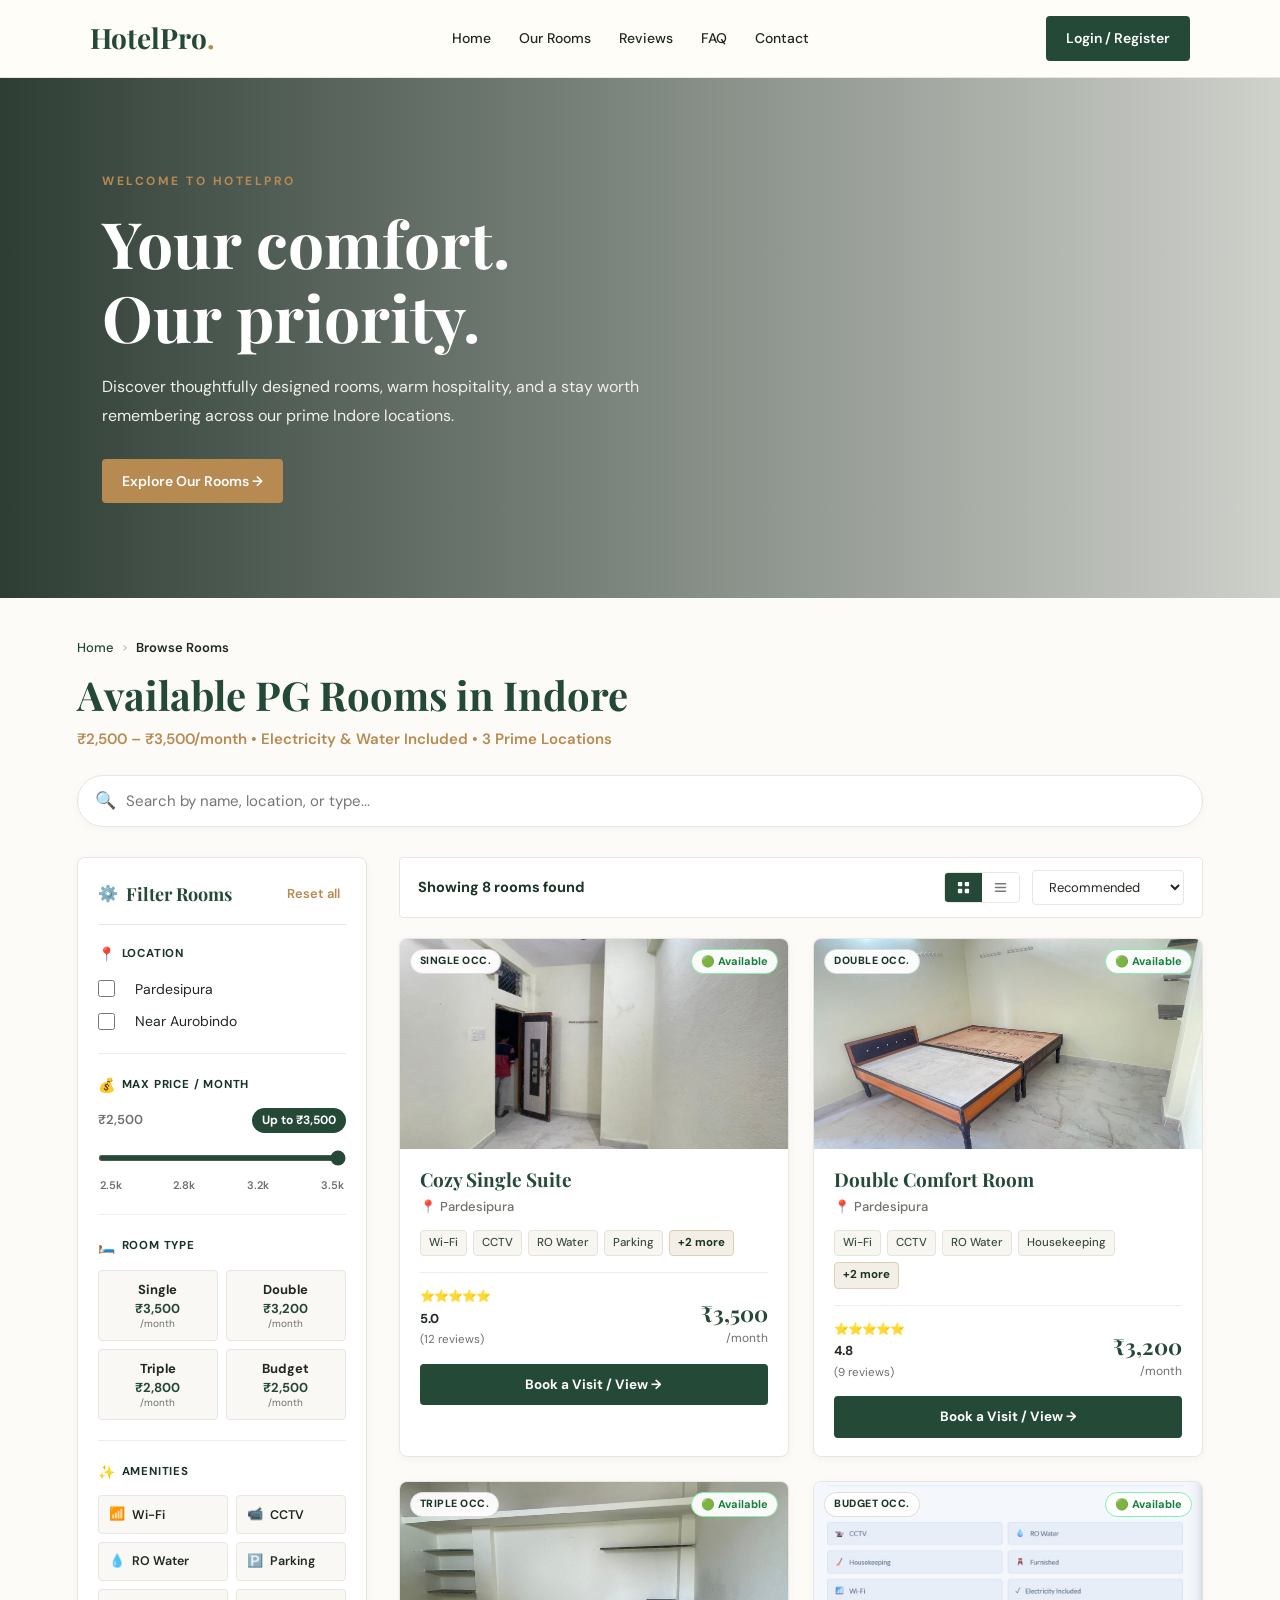
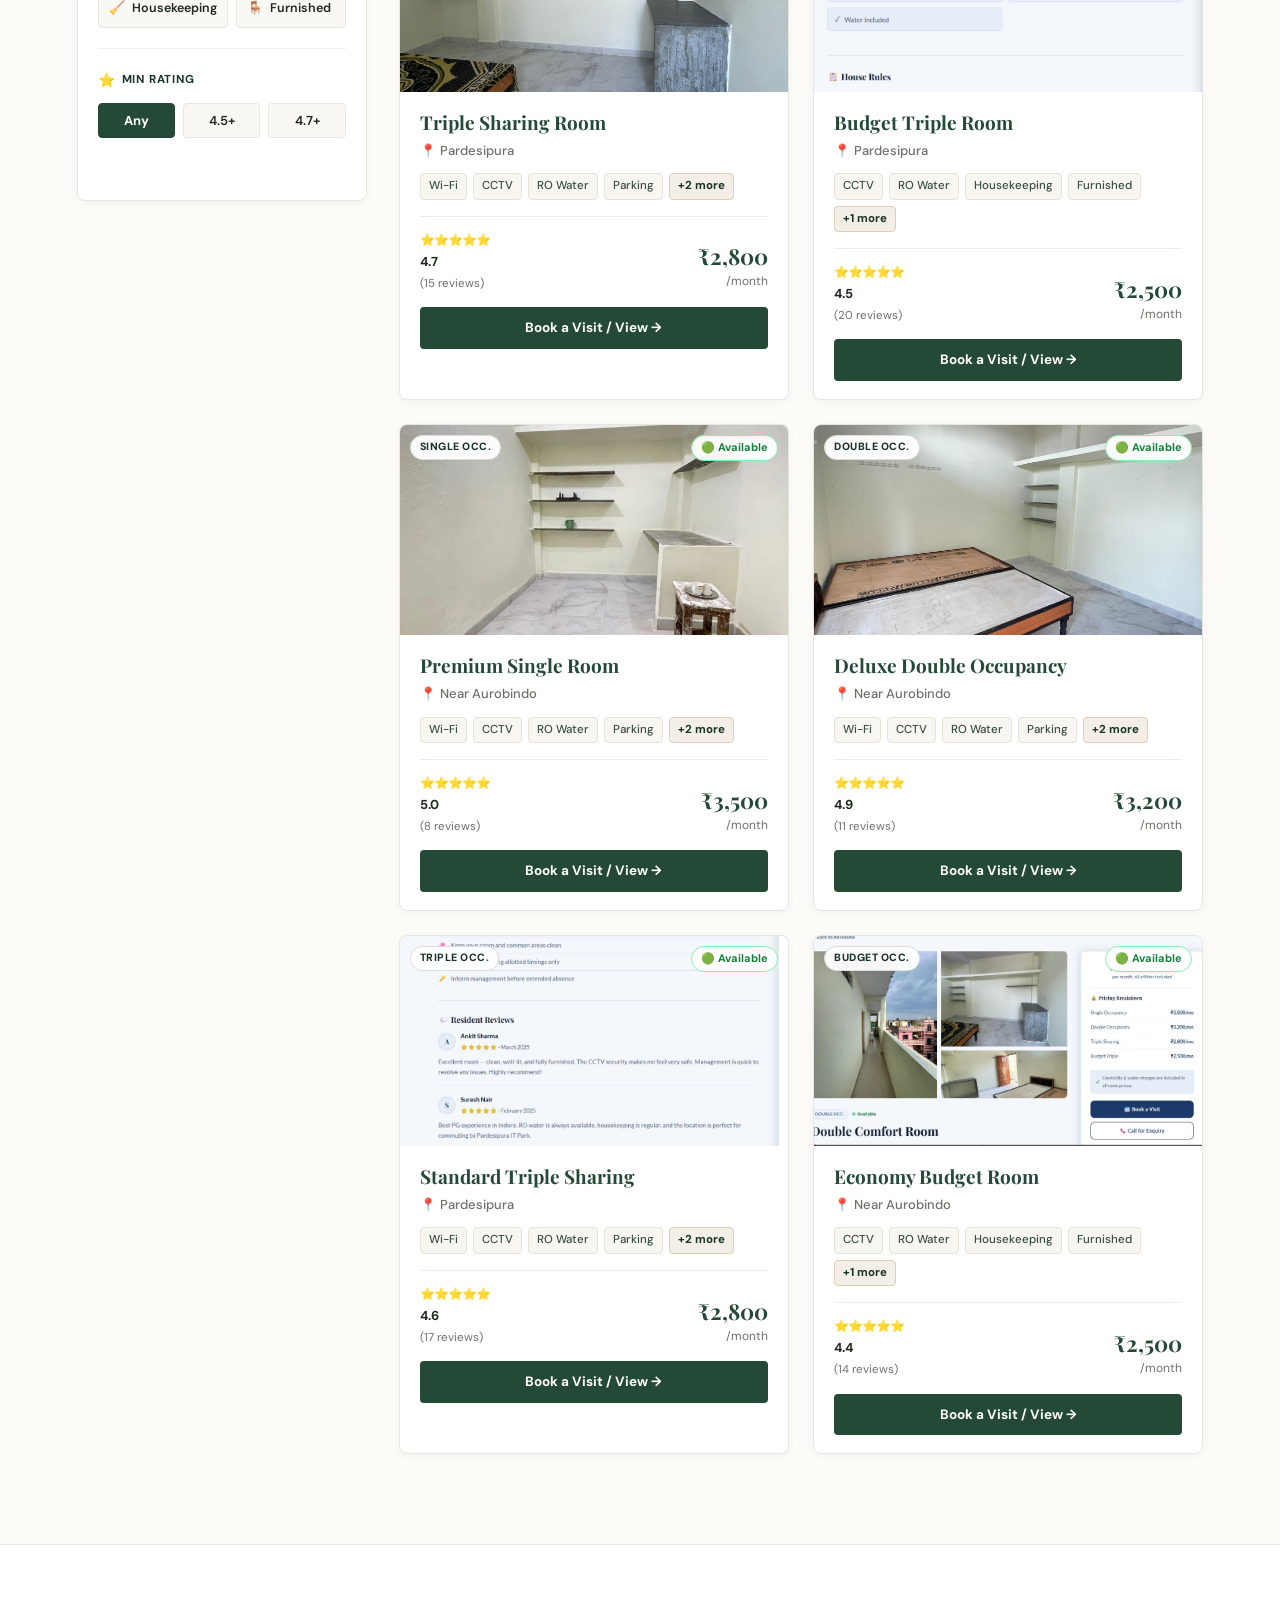
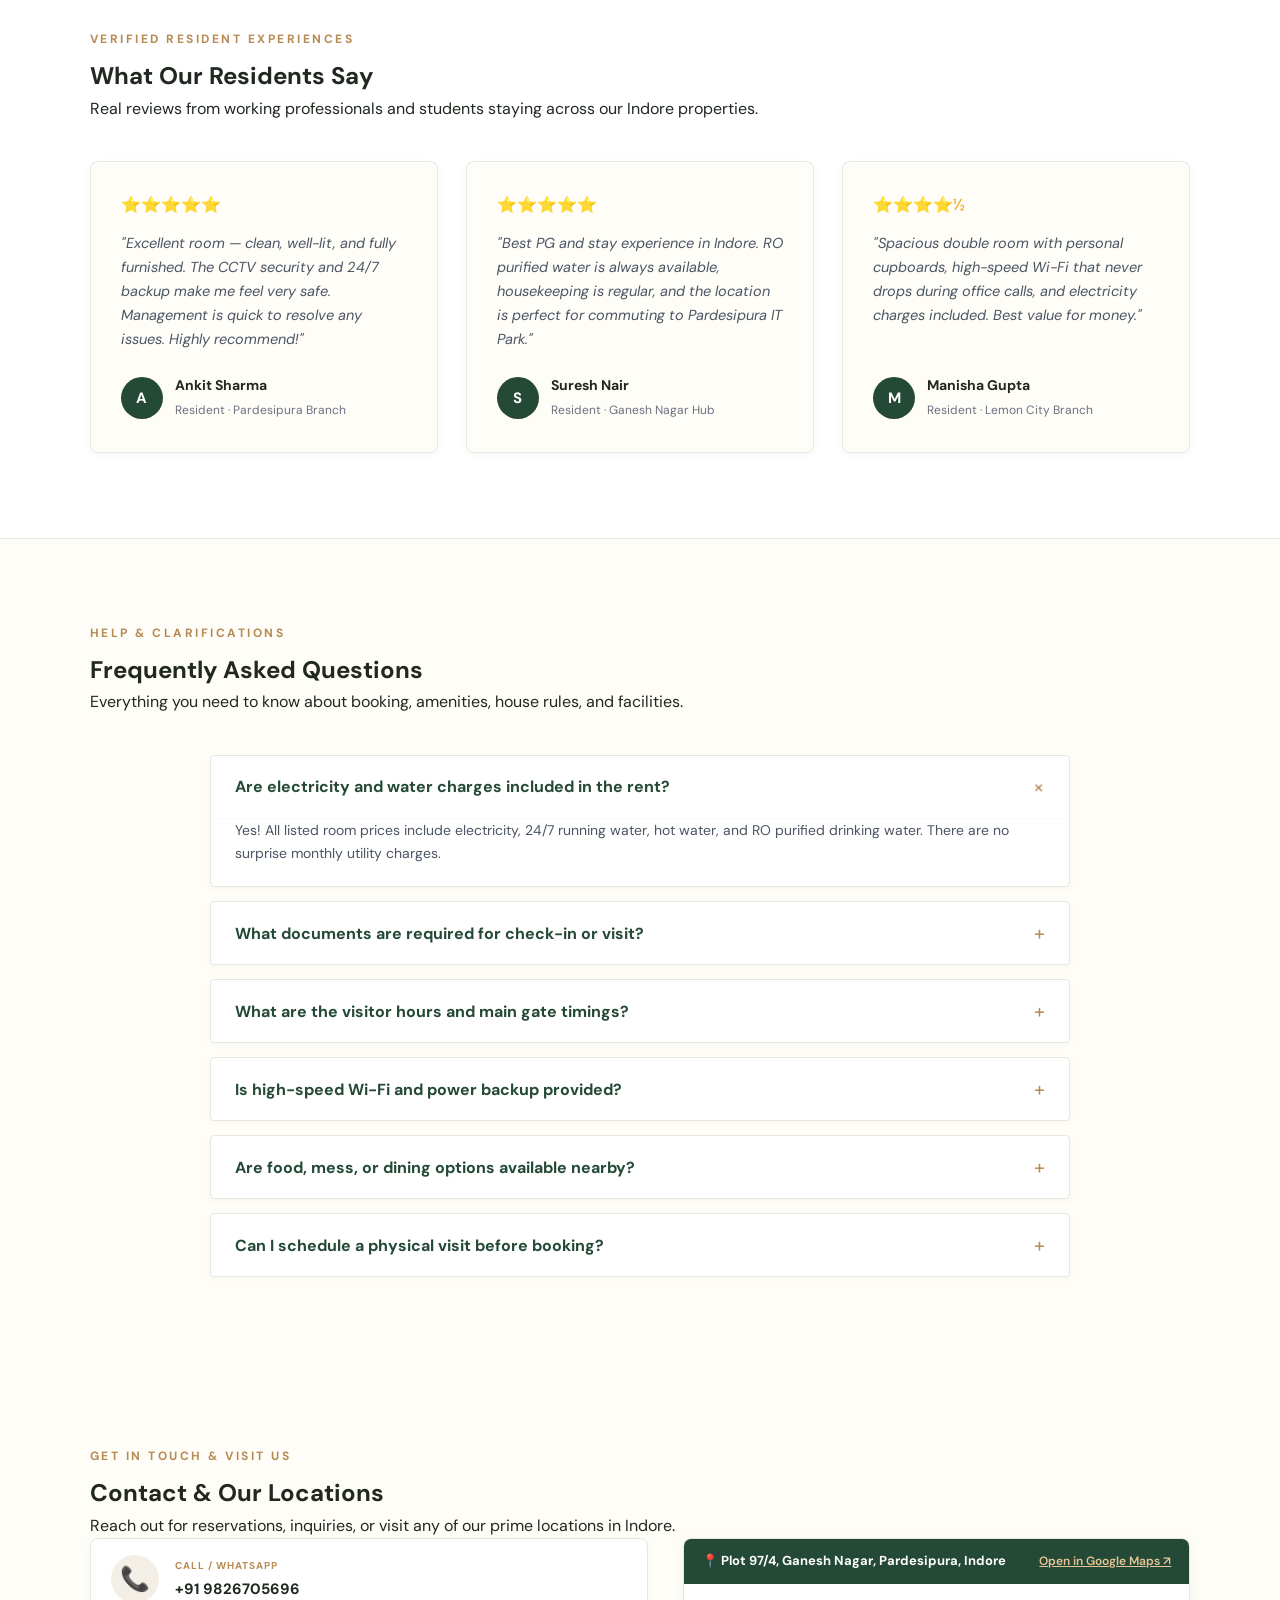
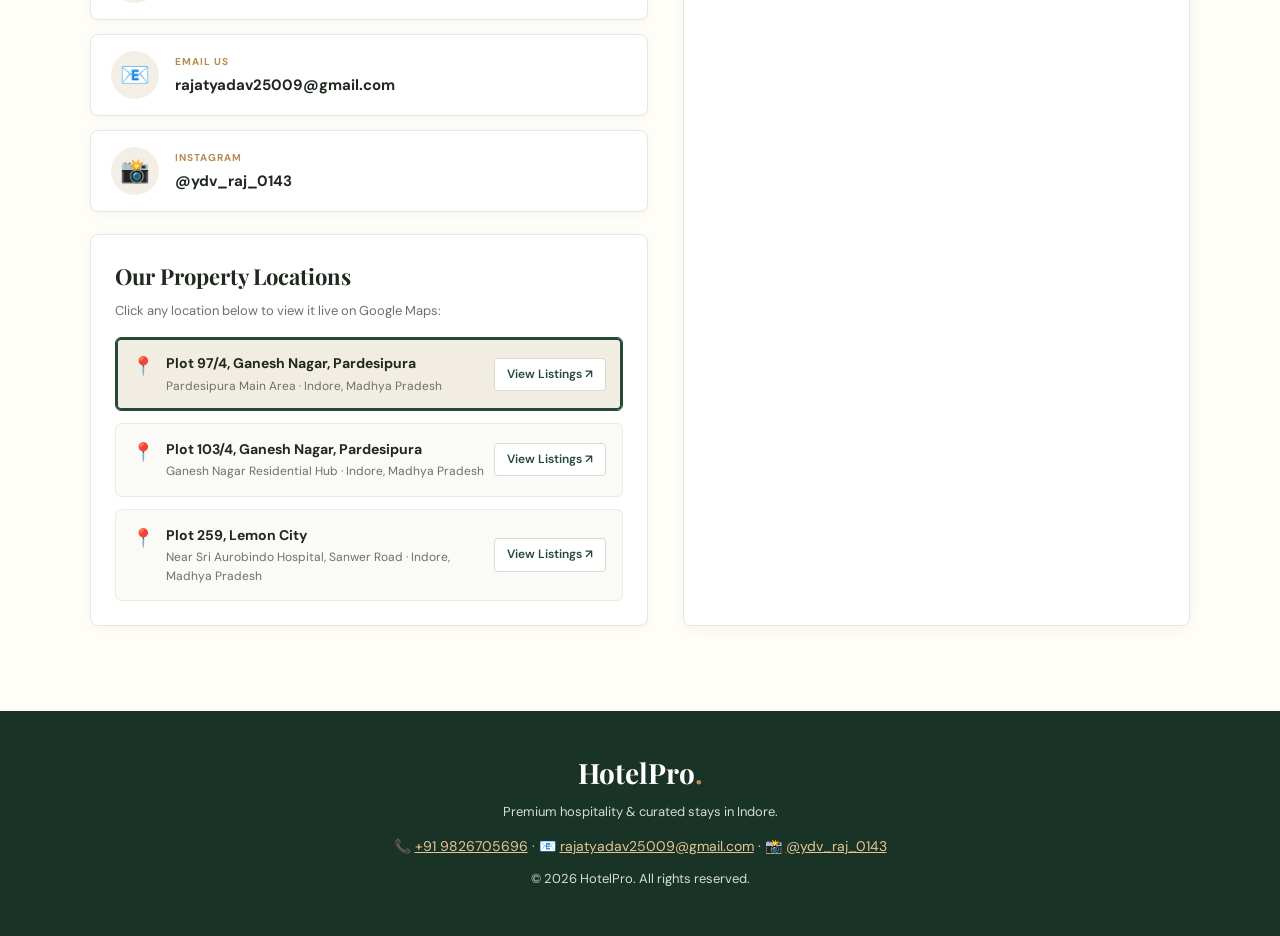
==== commit c697f6ec: "feat: update room inventory to 8 official PG rooms with local photos and Supabase sync" ====
--- a/index.html
+++ b/index.html
@@ -36,40 +36,209 @@
     </div>
   </header>
 
-  <!-- Search Filter Form -->
-  <section class="search-section">
-    <form class="search-form" id="searchForm">
-      <label>
-        CHECK-IN
-        <input type="date" id="searchCheckIn" required>
-      </label>
-      <label>
-        CHECK-OUT
-        <input type="date" id="searchCheckOut" required>
-      </label>
-      <label>
-        GUESTS
-        <select id="searchGuests">
-          <option value="1">1 Guest</option>
-          <option value="2" selected>2 Guests</option>
-          <option value="3">3 Guests</option>
-          <option value="4">4 Guests</option>
-        </select>
-      </label>
-      <button class="search-button" type="submit">Find a Room</button>
-    </form>
-  </section>
-
-  <!-- Hotel Rooms Grid Section -->
+  <!-- Rooms Browse & Live Filter Section -->
   <section class="rooms-section" id="rooms">
-    <div class="section-heading">
-      <span class="eyebrow">STAY YOUR WAY</span>
-      <h2>Rooms Designed For You</h2>
-      <p>Find the perfect space for your next getaway, corporate visit, or family vacation.</p>
-    </div>
-
-    <div class="room-grid" id="roomGrid">
-      <!-- 5 Rooms are dynamically rendered here by app.js -->
+    <div class="rooms-container-inner">
+
+      <!-- Breadcrumbs -->
+      <div class="browse-breadcrumb">
+        <a href="index.html">Home</a>
+        <span class="bc-sep">&gt;</span>
+        <span class="bc-current">Browse Rooms</span>
+      </div>
+
+      <!-- Main Heading Block -->
+      <div class="rooms-heading-block">
+        <h1 class="rooms-main-title">Available PG Rooms in Indore</h1>
+        <p class="rooms-main-subtitle">₹2,500 – ₹3,500/month • Electricity &amp; Water Included • 3 Prime Locations</p>
+      </div>
+
+      <!-- Live Search Bar -->
+      <div class="search-bar-wrapper">
+        <span class="search-bar-icon">🔍</span>
+        <input type="text" id="roomSearchInput" class="room-search-input" placeholder="Search by name, location, or type..." oninput="applyRoomFilters()">
+        <button type="button" class="search-clear-btn" id="searchClearBtn" onclick="clearSearchInput()" style="display:none;" title="Clear search">✕</button>
+      </div>
+
+      <!-- Two-Column Interactive Layout: Filters Sidebar + Results Grid -->
+      <div class="rooms-browse-layout">
+
+        <!-- Left Column: Filter Sidebar -->
+        <aside class="filter-sidebar">
+          <div class="filter-sidebar-header">
+            <div class="filter-title-wrap">
+              <span class="filter-icon">⚙️</span>
+              <h3>Filter Rooms</h3>
+            </div>
+            <button type="button" class="btn-reset-filters" onclick="resetAllFilters()">Reset all</button>
+          </div>
+
+          <!-- 1. Location Filter -->
+          <div class="filter-group">
+            <div class="filter-group-title">
+              <span class="filter-group-icon">📍</span> LOCATION
+            </div>
+            <div class="filter-checkbox-list">
+              <label class="filter-checkbox-label">
+                <input type="checkbox" class="filter-location-cb" value="Pardesipura" onchange="applyRoomFilters()">
+                <span class="custom-checkbox"></span>
+                <span>Pardesipura</span>
+              </label>
+              <label class="filter-checkbox-label">
+                <input type="checkbox" class="filter-location-cb" value="Near Aurobindo" onchange="applyRoomFilters()">
+                <span class="custom-checkbox"></span>
+                <span>Near Aurobindo</span>
+              </label>
+            </div>
+          </div>
+
+          <!-- 2. Max Price Slider -->
+          <div class="filter-group">
+            <div class="filter-group-header-row">
+              <div class="filter-group-title">
+                <span class="filter-group-icon">💰</span> MAX PRICE / MONTH
+              </div>
+            </div>
+            <div class="price-slider-row">
+              <span class="price-min-label">₹2,500</span>
+              <span class="price-val-badge" id="maxPriceBadge">Up to ₹3,500</span>
+            </div>
+            <div class="range-slider-wrapper">
+              <input type="range" id="priceRangeSlider" min="2500" max="3500" step="100" value="3500" oninput="handlePriceSlider(this.value)">
+            </div>
+            <div class="price-ticks-row">
+              <span>2.5k</span>
+              <span>2.8k</span>
+              <span>3.2k</span>
+              <span>3.5k</span>
+            </div>
+          </div>
+
+          <!-- 3. Room Type 2x2 Grid -->
+          <div class="filter-group">
+            <div class="filter-group-title">
+              <span class="filter-group-icon">🛏️</span> ROOM TYPE
+            </div>
+            <div class="room-type-filter-grid">
+              <button type="button" class="type-filter-card" data-type="single" onclick="toggleTypeFilter(this, 'single')">
+                <span class="type-name">Single</span>
+                <span class="type-price">₹3,500</span>
+                <span class="type-unit">/month</span>
+              </button>
+              <button type="button" class="type-filter-card" data-type="double" onclick="toggleTypeFilter(this, 'double')">
+                <span class="type-name">Double</span>
+                <span class="type-price">₹3,200</span>
+                <span class="type-unit">/month</span>
+              </button>
+              <button type="button" class="type-filter-card" data-type="triple" onclick="toggleTypeFilter(this, 'triple')">
+                <span class="type-name">Triple</span>
+                <span class="type-price">₹2,800</span>
+                <span class="type-unit">/month</span>
+              </button>
+              <button type="button" class="type-filter-card" data-type="budget" onclick="toggleTypeFilter(this, 'budget')">
+                <span class="type-name">Budget</span>
+                <span class="type-price">₹2,500</span>
+                <span class="type-unit">/month</span>
+              </button>
+            </div>
+          </div>
+
+          <!-- 4. Amenities Pills Grid -->
+          <div class="filter-group">
+            <div class="filter-group-title">
+              <span class="filter-group-icon">✨</span> AMENITIES
+            </div>
+            <div class="amenities-filter-grid">
+              <label class="amenity-checkbox-card">
+                <input type="checkbox" class="filter-amenity-cb" value="Wi-Fi" onchange="applyRoomFilters()">
+                <span class="amenity-checkbox-inner">
+                  <span class="amenity-icon">📶</span> Wi-Fi
+                </span>
+              </label>
+              <label class="amenity-checkbox-card">
+                <input type="checkbox" class="filter-amenity-cb" value="CCTV" onchange="applyRoomFilters()">
+                <span class="amenity-checkbox-inner">
+                  <span class="amenity-icon">📹</span> CCTV
+                </span>
+              </label>
+              <label class="amenity-checkbox-card">
+                <input type="checkbox" class="filter-amenity-cb" value="RO Water" onchange="applyRoomFilters()">
+                <span class="amenity-checkbox-inner">
+                  <span class="amenity-icon">💧</span> RO Water
+                </span>
+              </label>
+              <label class="amenity-checkbox-card">
+                <input type="checkbox" class="filter-amenity-cb" value="Parking" onchange="applyRoomFilters()">
+                <span class="amenity-checkbox-inner">
+                  <span class="amenity-icon">🅿️</span> Parking
+                </span>
+              </label>
+              <label class="amenity-checkbox-card">
+                <input type="checkbox" class="filter-amenity-cb" value="Housekeeping" onchange="applyRoomFilters()">
+                <span class="amenity-checkbox-inner">
+                  <span class="amenity-icon">🧹</span> Housekeeping
+                </span>
+              </label>
+              <label class="amenity-checkbox-card">
+                <input type="checkbox" class="filter-amenity-cb" value="Furnished" onchange="applyRoomFilters()">
+                <span class="amenity-checkbox-inner">
+                  <span class="amenity-icon">🪑</span> Furnished
+                </span>
+              </label>
+            </div>
+          </div>
+
+          <!-- 5. Min Rating -->
+          <div class="filter-group" style="border-bottom:none;">
+            <div class="filter-group-title">
+              <span class="filter-group-icon">⭐</span> MIN RATING
+            </div>
+            <div class="rating-filter-pills">
+              <button type="button" class="rating-pill active" data-rating="0" onclick="setRatingFilter(this, 0)">Any</button>
+              <button type="button" class="rating-pill" data-rating="4.5" onclick="setRatingFilter(this, 4.5)">4.5+</button>
+              <button type="button" class="rating-pill" data-rating="4.7" onclick="setRatingFilter(this, 4.7)">4.7+</button>
+            </div>
+          </div>
+        </aside>
+
+        <!-- Right Column: Results & Room Cards Grid -->
+        <div class="rooms-results-column">
+          <!-- Top Results Toolbar -->
+          <div class="results-toolbar">
+            <div class="results-count" id="roomsCountText">Showing 8 rooms found</div>
+            <div class="results-controls">
+              <div class="view-toggle-group">
+                <button type="button" class="view-toggle-btn active" id="viewBtnGrid" onclick="setRoomViewMode('grid')" aria-label="Grid View" title="Grid View">
+                  <svg width="15" height="15" viewBox="0 0 24 24" fill="currentColor"><rect x="3" y="3" width="7" height="7" rx="1.5"></rect><rect x="14" y="3" width="7" height="7" rx="1.5"></rect><rect x="14" y="14" width="7" height="7" rx="1.5"></rect><rect x="3" y="14" width="7" height="7" rx="1.5"></rect></svg>
+                </button>
+                <button type="button" class="view-toggle-btn" id="viewBtnList" onclick="setRoomViewMode('list')" aria-label="List View" title="List View">
+                  <svg width="15" height="15" viewBox="0 0 24 24" fill="currentColor"><path d="M4 6h16M4 12h16M4 18h16" stroke="currentColor" stroke-width="2.5" stroke-linecap="round"></path></svg>
+                </button>
+              </div>
+              <select id="roomSortSelect" class="room-sort-select" onchange="applyRoomFilters()">
+                <option value="recommended">Recommended</option>
+                <option value="price-asc">Price: Low to High</option>
+                <option value="price-desc">Price: High to Low</option>
+                <option value="rating-desc">Highest Rated</option>
+              </select>
+            </div>
+          </div>
+
+          <!-- Room Cards Container -->
+          <div class="room-grid" id="roomGrid">
+            <!-- Dynamically populated by app.js -->
+          </div>
+
+          <!-- Empty State (Hidden by default) -->
+          <div id="noRoomsMatch" class="no-rooms-box" style="display:none;">
+            <div style="font-size:38px;margin-bottom:10px;">🔍</div>
+            <h3 style="font-family:var(--font-serif);font-size:22px;color:var(--primary-color);margin-bottom:8px;">No rooms match your filters</h3>
+            <p style="color:var(--text-muted);font-size:14px;max-width:440px;margin:0 auto 16px;">Try unchecking some filters, increasing the max price slider, or resetting all filters.</p>
+            <button type="button" class="primary-button" onclick="resetAllFilters()" style="padding:9px 22px;">Reset All Filters</button>
+          </div>
+        </div>
+
+      </div>
     </div>
   </section>
 
--- a/style.css
+++ b/style.css
@@ -227,36 +227,512 @@
   background: var(--primary-dark);
 }
 
-/* --- 5. Rooms Section --- */
+/* --- 5. Rooms Section & Filter Layout (Matches Reference Video) --- */
 .rooms-section {
-  padding: 85px 7% 90px;
-}
-
-.section-heading {
+  padding: 40px 6% 90px;
+  background: #fcfbf7;
+}
+
+.rooms-container-inner {
+  max-width: 1280px;
+  margin: 0 auto;
+}
+
+/* Breadcrumb */
+.browse-breadcrumb {
+  display: flex;
+  align-items: center;
+  gap: 8px;
+  font-size: 13px;
+  color: var(--text-muted);
+  margin-bottom: 12px;
+}
+
+.browse-breadcrumb a {
+  color: var(--primary-color);
+  text-decoration: none;
+  font-weight: 500;
+}
+
+.browse-breadcrumb a:hover {
+  text-decoration: underline;
+}
+
+.browse-breadcrumb .bc-sep {
+  color: #aaa;
+  font-size: 11px;
+}
+
+.browse-breadcrumb .bc-current {
+  color: var(--text-dark);
+  font-weight: 600;
+}
+
+/* Header Block */
+.rooms-heading-block {
+  margin-bottom: 24px;
+}
+
+.rooms-main-title {
+  font-family: var(--font-serif);
+  font-size: clamp(28px, 3.5vw, 40px);
+  color: var(--primary-color);
+  margin: 0 0 8px;
+  line-height: 1.2;
+}
+
+.rooms-main-subtitle {
+  font-size: 15px;
+  color: var(--accent-gold);
+  font-weight: 600;
+  margin: 0;
+}
+
+/* Search Bar */
+.search-bar-wrapper {
+  position: relative;
+  max-width: 100%;
+  margin-bottom: 30px;
+}
+
+.search-bar-icon {
+  position: absolute;
+  left: 18px;
+  top: 50%;
+  transform: translateY(-50%);
+  font-size: 17px;
+  color: var(--primary-color);
+  pointer-events: none;
+}
+
+.room-search-input {
+  width: 100%;
+  padding: 15px 45px 15px 48px;
+  font-family: var(--font-sans);
+  font-size: 15px;
+  border: 1.5px solid var(--border-light);
+  border-radius: 50px;
+  background: white;
+  box-shadow: 0 2px 10px rgba(0,0,0,0.03);
+  transition: all 0.2s ease;
+  outline: none;
+  color: var(--text-dark);
+}
+
+.room-search-input:focus {
+  border-color: var(--primary-color);
+  box-shadow: 0 0 0 3px rgba(36, 73, 54, 0.12);
+}
+
+.search-clear-btn {
+  position: absolute;
+  right: 18px;
+  top: 50%;
+  transform: translateY(-50%);
+  background: #eee;
+  border: none;
+  width: 22px;
+  height: 22px;
+  border-radius: 50%;
+  display: flex;
+  align-items: center;
+  justify-content: center;
+  font-size: 11px;
+  color: #666;
+  cursor: pointer;
+}
+
+.search-clear-btn:hover {
+  background: #ddd;
+  color: #222;
+}
+
+/* Two-Column Browse Layout */
+.rooms-browse-layout {
+  display: grid;
+  grid-template-columns: 290px 1fr;
+  gap: 32px;
+  align-items: flex-start;
+}
+
+@media (max-width: 980px) {
+  .rooms-browse-layout {
+    grid-template-columns: 1fr;
+  }
+}
+
+/* Left Column: Filter Sidebar */
+.filter-sidebar {
+  background: white;
+  border: 1px solid var(--border-light);
+  border-radius: var(--radius-md);
+  padding: 22px 20px;
+  box-shadow: var(--shadow-sm);
+  position: sticky;
+  top: 90px;
+}
+
+.filter-sidebar-header {
+  display: flex;
+  justify-content: space-between;
+  align-items: center;
+  padding-bottom: 16px;
+  border-bottom: 1px solid var(--border-light);
+  margin-bottom: 18px;
+}
+
+.filter-title-wrap {
+  display: flex;
+  align-items: center;
+  gap: 8px;
+}
+
+.filter-title-wrap h3 {
+  font-family: var(--font-serif);
+  font-size: 18px;
+  color: var(--primary-color);
+  margin: 0;
+}
+
+.filter-icon {
+  font-size: 16px;
+}
+
+.btn-reset-filters {
+  background: transparent;
+  border: none;
+  color: var(--accent-gold);
+  font-family: var(--font-sans);
+  font-size: 13px;
+  font-weight: 600;
+  cursor: pointer;
+  padding: 4px 6px;
+  border-radius: 4px;
+  transition: all 0.2s ease;
+}
+
+.btn-reset-filters:hover {
+  background: var(--accent-gold-light);
+  color: var(--primary-dark);
+}
+
+/* Filter Groups */
+.filter-group {
+  padding-bottom: 20px;
+  margin-bottom: 20px;
+  border-bottom: 1px solid #f1eee7;
+}
+
+.filter-group-title {
+  font-size: 11.5px;
+  font-weight: 700;
+  letter-spacing: 0.8px;
+  text-transform: uppercase;
+  color: var(--primary-dark);
+  margin-bottom: 12px;
+  display: flex;
+  align-items: center;
+  gap: 6px;
+}
+
+.filter-group-icon {
+  font-size: 14px;
+}
+
+/* Location Checkbox List */
+.filter-checkbox-list {
+  display: flex;
+  flex-direction: column;
+  gap: 10px;
+}
+
+.filter-checkbox-label {
+  display: flex;
+  align-items: center;
+  gap: 10px;
+  font-size: 14px;
+  color: var(--text-dark);
+  cursor: pointer;
+  user-select: none;
+}
+
+.filter-checkbox-label input[type="checkbox"] {
+  width: 17px;
+  height: 17px;
+  accent-color: var(--primary-color);
+  cursor: pointer;
+}
+
+/* Price Range Slider */
+.price-slider-row {
+  display: flex;
+  justify-content: space-between;
+  align-items: center;
+  margin-bottom: 10px;
+}
+
+.price-min-label {
+  font-size: 13px;
+  font-weight: 600;
+  color: var(--text-muted);
+}
+
+.price-val-badge {
+  background: var(--primary-color);
+  color: white;
+  font-size: 12px;
+  font-weight: 700;
+  padding: 3px 10px;
+  border-radius: 20px;
+}
+
+.range-slider-wrapper {
+  margin: 8px 0;
+}
+
+.range-slider-wrapper input[type="range"] {
+  width: 100%;
+  height: 6px;
+  background: #e3dec3;
+  border-radius: 4px;
+  outline: none;
+  accent-color: var(--primary-color);
+  cursor: pointer;
+}
+
+.price-ticks-row {
+  display: flex;
+  justify-content: space-between;
+  font-size: 11px;
+  color: var(--text-muted);
+  font-weight: 600;
+  padding: 0 2px;
+}
+
+/* Room Type 2x2 Grid */
+.room-type-filter-grid {
+  display: grid;
+  grid-template-columns: 1fr 1fr;
+  gap: 8px;
+}
+
+.type-filter-card {
+  background: #faf8f5;
+  border: 1.5px solid var(--border-light);
+  border-radius: var(--radius-sm);
+  padding: 10px 8px;
+  display: flex;
+  flex-direction: column;
+  align-items: center;
+  justify-content: center;
+  cursor: pointer;
+  transition: all 0.2s ease;
+  font-family: var(--font-sans);
+}
+
+.type-filter-card:hover {
+  background: var(--accent-gold-light);
+  border-color: var(--accent-gold);
+}
+
+.type-filter-card.active-type {
+  background: #eaf1ed;
+  border-color: var(--primary-color);
+  box-shadow: 0 0 0 1px var(--primary-color);
+}
+
+.type-filter-card .type-name {
+  font-size: 13px;
+  font-weight: 700;
+  color: var(--text-dark);
+  margin-bottom: 2px;
+}
+
+.type-filter-card .type-price {
+  font-size: 13px;
+  font-weight: 700;
+  color: var(--primary-color);
+}
+
+.type-filter-card .type-unit {
+  font-size: 10px;
+  color: var(--text-muted);
+}
+
+/* Amenities Checkbox Cards */
+.amenities-filter-grid {
+  display: grid;
+  grid-template-columns: 1fr 1fr;
+  gap: 8px;
+}
+
+.amenity-checkbox-card {
+  cursor: pointer;
+  user-select: none;
+  display: block;
+}
+
+.amenity-checkbox-card input[type="checkbox"] {
+  display: none;
+}
+
+.amenity-checkbox-inner {
+  display: flex;
+  align-items: center;
+  gap: 7px;
+  padding: 8px 10px;
+  background: #faf8f5;
+  border: 1px solid var(--border-light);
+  border-radius: var(--radius-sm);
+  font-size: 12.5px;
+  font-weight: 600;
+  color: var(--text-dark);
+  transition: all 0.2s ease;
+}
+
+.amenity-checkbox-card:hover .amenity-checkbox-inner {
+  border-color: var(--accent-gold);
+}
+
+.amenity-checkbox-card input[type="checkbox"]:checked + .amenity-checkbox-inner {
+  background: #eaf1ed;
+  border-color: var(--primary-color);
+  color: var(--primary-dark);
+  font-weight: 700;
+}
+
+.amenity-icon {
+  font-size: 13px;
+}
+
+/* Rating Filter Pills */
+.rating-filter-pills {
+  display: flex;
+  gap: 8px;
+}
+
+.rating-pill {
+  flex: 1;
+  padding: 8px 6px;
+  background: #faf8f5;
+  border: 1.5px solid var(--border-light);
+  border-radius: var(--radius-sm);
+  font-family: var(--font-sans);
+  font-size: 13px;
+  font-weight: 600;
+  color: var(--text-dark);
+  cursor: pointer;
+  transition: all 0.2s ease;
   text-align: center;
-  margin-bottom: 45px;
-}
-
-.section-heading h2 {
-  font-family: var(--font-serif);
-  font-size: clamp(28px, 4vw, 42px);
-  margin: 10px 0;
-}
-
-.section-heading p:last-child {
-  color: var(--text-muted);
-  max-width: 550px;
-  margin: 0 auto;
-}
-
+}
+
+.rating-pill:hover {
+  border-color: var(--accent-gold);
+}
+
+.rating-pill.active {
+  background: var(--primary-color);
+  border-color: var(--primary-color);
+  color: white;
+  font-weight: 700;
+}
+
+/* Right Column: Results & Toolbar */
+.rooms-results-column {
+  min-width: 0;
+}
+
+.results-toolbar {
+  display: flex;
+  justify-content: space-between;
+  align-items: center;
+  flex-wrap: wrap;
+  gap: 15px;
+  margin-bottom: 20px;
+  padding: 12px 18px;
+  background: white;
+  border: 1px solid var(--border-light);
+  border-radius: var(--radius-sm);
+}
+
+.results-count {
+  font-size: 14.5px;
+  font-weight: 700;
+  color: var(--primary-dark);
+}
+
+.results-controls {
+  display: flex;
+  align-items: center;
+  gap: 12px;
+}
+
+.view-toggle-group {
+  display: flex;
+  border: 1px solid var(--border-light);
+  border-radius: var(--radius-sm);
+  overflow: hidden;
+}
+
+.view-toggle-btn {
+  background: white;
+  border: none;
+  padding: 7px 11px;
+  color: #777;
+  cursor: pointer;
+  display: flex;
+  align-items: center;
+  justify-content: center;
+  transition: all 0.2s ease;
+}
+
+.view-toggle-btn.active {
+  background: var(--primary-color);
+  color: white;
+}
+
+.room-sort-select {
+  padding: 7px 12px;
+  border: 1px solid var(--border-light);
+  border-radius: var(--radius-sm);
+  font-family: var(--font-sans);
+  font-size: 13px;
+  color: var(--text-dark);
+  background: white;
+  cursor: pointer;
+  outline: none;
+}
+
+.room-sort-select:focus {
+  border-color: var(--primary-color);
+}
+
+/* Room Grid Container */
 .room-grid {
   display: grid;
-  grid-template-columns: repeat(auto-fill, minmax(320px, 1fr));
-  gap: 30px;
-  max-width: 1200px;
-  margin: 0 auto;
-}
-
+  grid-template-columns: repeat(auto-fill, minmax(290px, 1fr));
+  gap: 24px;
+}
+
+/* List View Variant */
+.room-grid.list-view {
+  display: flex;
+  flex-direction: column;
+  gap: 20px;
+}
+
+.room-grid.list-view .room-card {
+  display: grid;
+  grid-template-columns: 280px 1fr;
+}
+
+@media (max-width: 680px) {
+  .room-grid.list-view .room-card {
+    grid-template-columns: 1fr;
+  }
+}
+
+/* Individual Room Card */
 .room-card {
   background: white;
   border: 1px solid var(--border-light);
@@ -273,88 +749,204 @@
   box-shadow: 0 10px 25px rgba(0,0,0,0.08);
 }
 
-.room-card img {
+.room-card-media {
+  position: relative;
+  overflow: hidden;
+  background: #eee;
+}
+
+.room-card-media img {
   width: 100%;
-  height: 230px;
+  height: 210px;
   object-fit: cover;
   display: block;
+  transition: transform 0.3s ease;
+}
+
+.room-card:hover .room-card-media img {
+  transform: scale(1.03);
+}
+
+.room-media-badges {
+  position: absolute;
+  top: 10px;
+  left: 10px;
+  right: 10px;
+  display: flex;
+  justify-content: space-between;
+  align-items: center;
+  pointer-events: none;
+}
+
+.badge-occupancy-pill {
+  background: rgba(255, 255, 255, 0.94);
+  color: var(--primary-dark);
+  border: 1px solid #ddd;
+  font-size: 10.5px;
+  font-weight: 800;
+  letter-spacing: 0.5px;
+  padding: 3px 9px;
+  border-radius: 20px;
+  backdrop-filter: blur(4px);
+}
+
+.badge-available-pill {
+  background: rgba(255, 255, 255, 0.94);
+  color: #15803d;
+  border: 1px solid #86efac;
+  font-size: 11px;
+  font-weight: 700;
+  padding: 3px 9px;
+  border-radius: 20px;
+  backdrop-filter: blur(4px);
 }
 
 .room-details {
-  padding: 22px;
+  padding: 18px 20px;
   display: flex;
   flex-direction: column;
   flex: 1;
 }
 
-.room-details h3 {
+.room-card-title {
   font-family: var(--font-serif);
-  font-size: 22px;
-  margin-bottom: 8px;
-}
-
-.room-details p {
+  font-size: 19px;
+  margin: 0 0 6px;
+  line-height: 1.3;
+}
+
+.room-card-title a {
+  color: var(--primary-color);
+  text-decoration: none;
+}
+
+.room-card-title a:hover {
+  color: var(--accent-gold);
+}
+
+.room-card-location {
+  font-size: 13px;
   color: var(--text-muted);
-  font-size: 14px;
-  line-height: 1.6;
+  font-weight: 500;
+  display: flex;
+  align-items: center;
+  gap: 4px;
   margin-bottom: 12px;
-  flex: 1;
-}
-
-.room-amenities {
+}
+
+.loc-pin-icon {
+  font-size: 13px;
+}
+
+/* Room Amenity Tags */
+.room-amenities-tags {
   display: flex;
   flex-wrap: wrap;
   gap: 6px;
   margin-bottom: 16px;
 }
 
-.amenity-pill {
-  background: #f8f7f2;
-  border: 1px solid #e7e5dc;
-  color: #2e3b32;
-  font-size: 11px;
+.room-amenity-tag {
+  background: #f8f6f0;
+  border: 1px solid #e7e3d8;
+  color: #3b4d40;
+  font-size: 11.5px;
   font-weight: 500;
-  padding: 4px 8px;
+  padding: 3px 8px;
   border-radius: 4px;
-  display: inline-flex;
-  align-items: center;
-  gap: 4px;
   white-space: nowrap;
 }
 
-.modal-amenities-box {
-  background: #faf9f4;
-  border: 1px solid #e7e5dc;
-  border-radius: var(--radius-sm);
-  padding: 12px 14px;
-  margin-bottom: 8px;
-}
-
-.modal-amenities-box strong {
+.room-amenity-tag.extra {
+  background: var(--accent-gold-light);
+  color: var(--primary-dark);
+  border-color: #dfcfb8;
+  font-weight: 700;
+}
+
+/* Room Footer: Rating & Price */
+.room-card-footer {
+  border-top: 1px solid #f1ede3;
+  padding-top: 14px;
+  display: flex;
+  justify-content: space-between;
+  align-items: flex-end;
+  margin-bottom: 14px;
+}
+
+.room-rating-info {
+  display: flex;
+  flex-direction: column;
+  gap: 2px;
+}
+
+.stars-gold {
+  color: var(--accent-gold);
+  font-size: 12px;
+  letter-spacing: -1px;
+}
+
+.rating-num {
+  font-size: 13px;
+  color: var(--text-dark);
+}
+
+.reviews-count {
+  font-size: 11.5px;
+  color: var(--text-muted);
+}
+
+.room-price-info {
+  text-align: right;
+}
+
+.room-price-info strong {
+  font-size: 22px;
+  color: var(--primary-color);
+  font-family: var(--font-serif);
   display: block;
-  font-size: 11px;
-  letter-spacing: 1px;
-  text-transform: uppercase;
-  color: var(--accent-gold);
-  margin-bottom: 6px;
-}
-
-.room-footer {
-  border-top: 1px solid #eee;
-  padding-top: 16px;
-  display: flex;
-  justify-content: space-between;
-  align-items: center;
-}
-
-.room-footer strong {
-  font-size: 20px;
-  color: var(--primary-color);
-}
-
-.room-footer span {
-  color: #777;
-  font-size: 13px;
+  line-height: 1;
+}
+
+.price-cycle {
+  font-size: 12px;
+  color: var(--text-muted);
+}
+
+/* Card Action Buttons */
+.room-card-actions {
+  display: flex;
+  gap: 8px;
+  align-items: center;
+}
+
+.btn-card-view {
+  flex: 1;
+  background: var(--primary-color);
+  color: white;
+  text-align: center;
+  padding: 10px 14px;
+  border-radius: var(--radius-sm);
+  font-size: 13.5px;
+  font-weight: 700;
+  text-decoration: none;
+  transition: all 0.2s ease;
+}
+
+.btn-card-view:hover {
+  background: var(--accent-gold);
+  color: white;
+  transform: translateY(-1px);
+}
+
+/* Empty State Box */
+.no-rooms-box {
+  background: white;
+  border: 1px dashed var(--border-light);
+  border-radius: var(--radius-md);
+  padding: 50px 20px;
+  text-align: center;
+  margin-top: 20px;
 }
 
 .book-btn {
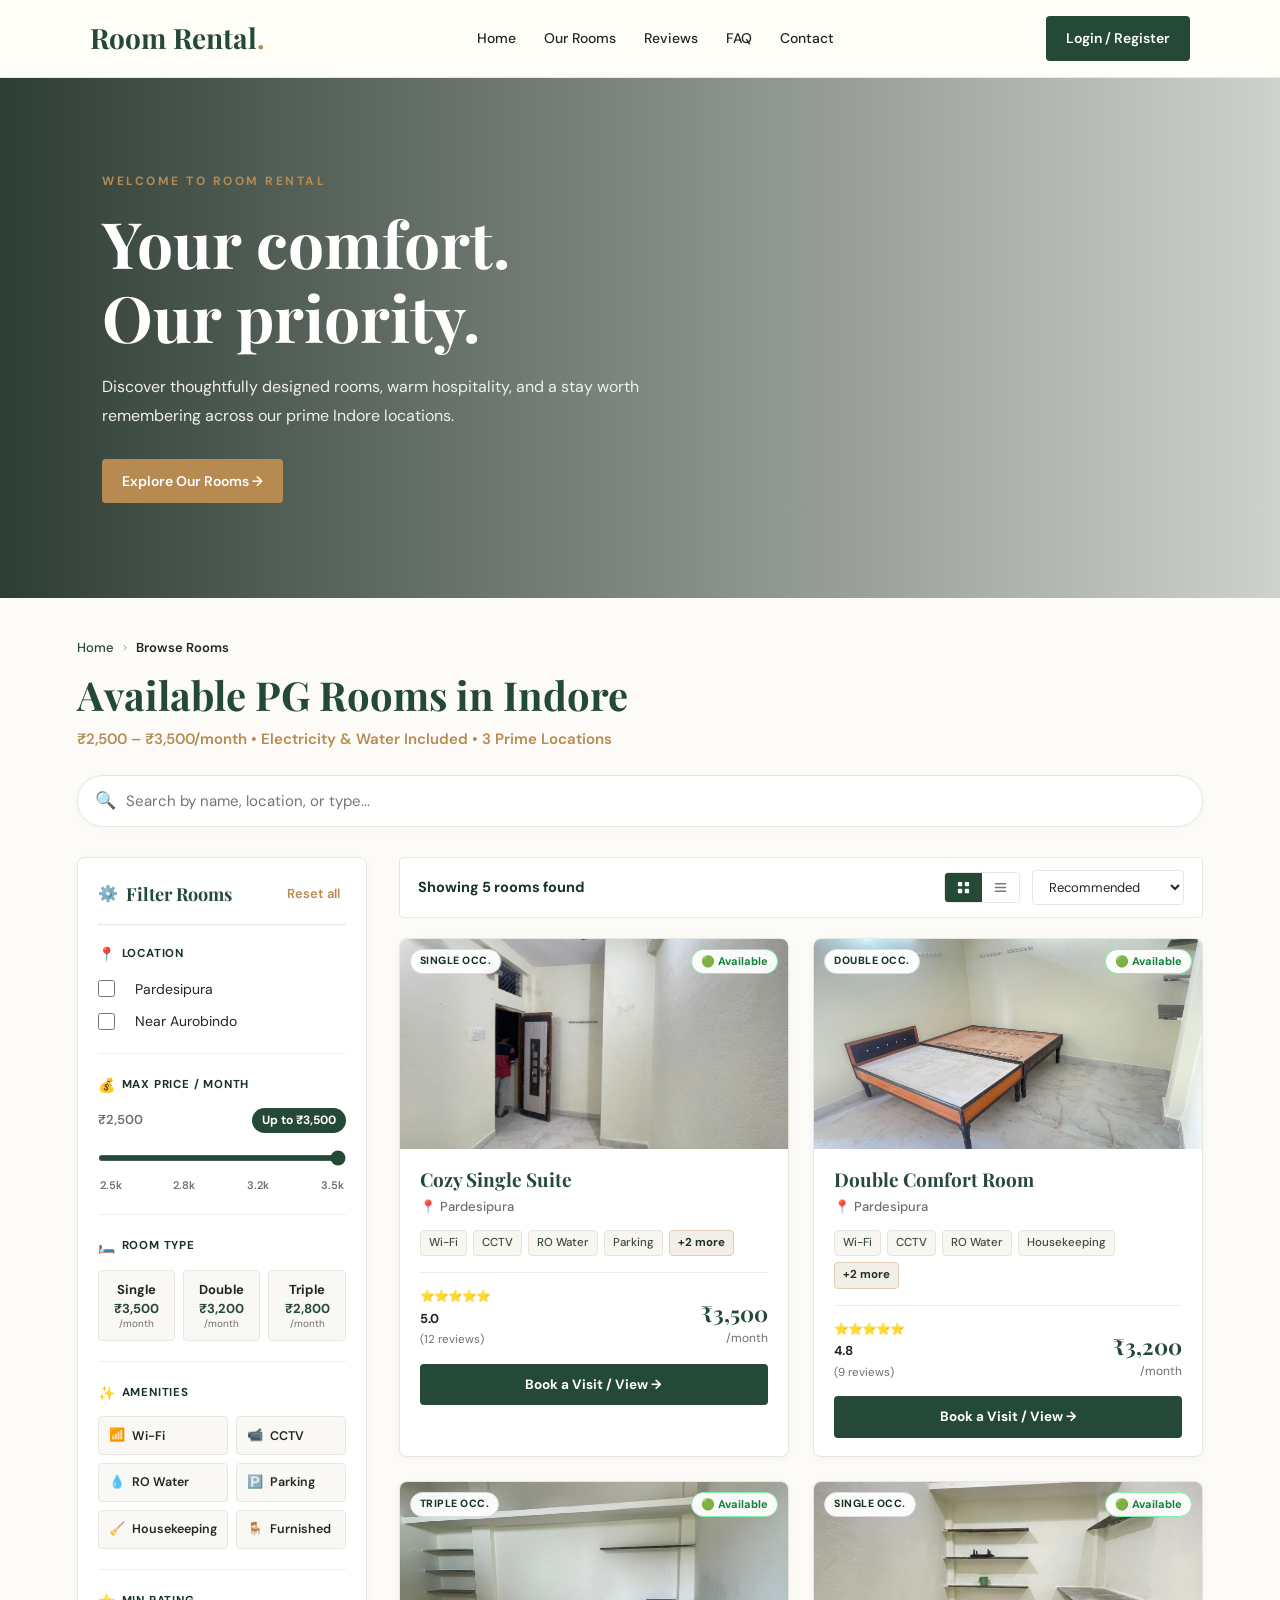
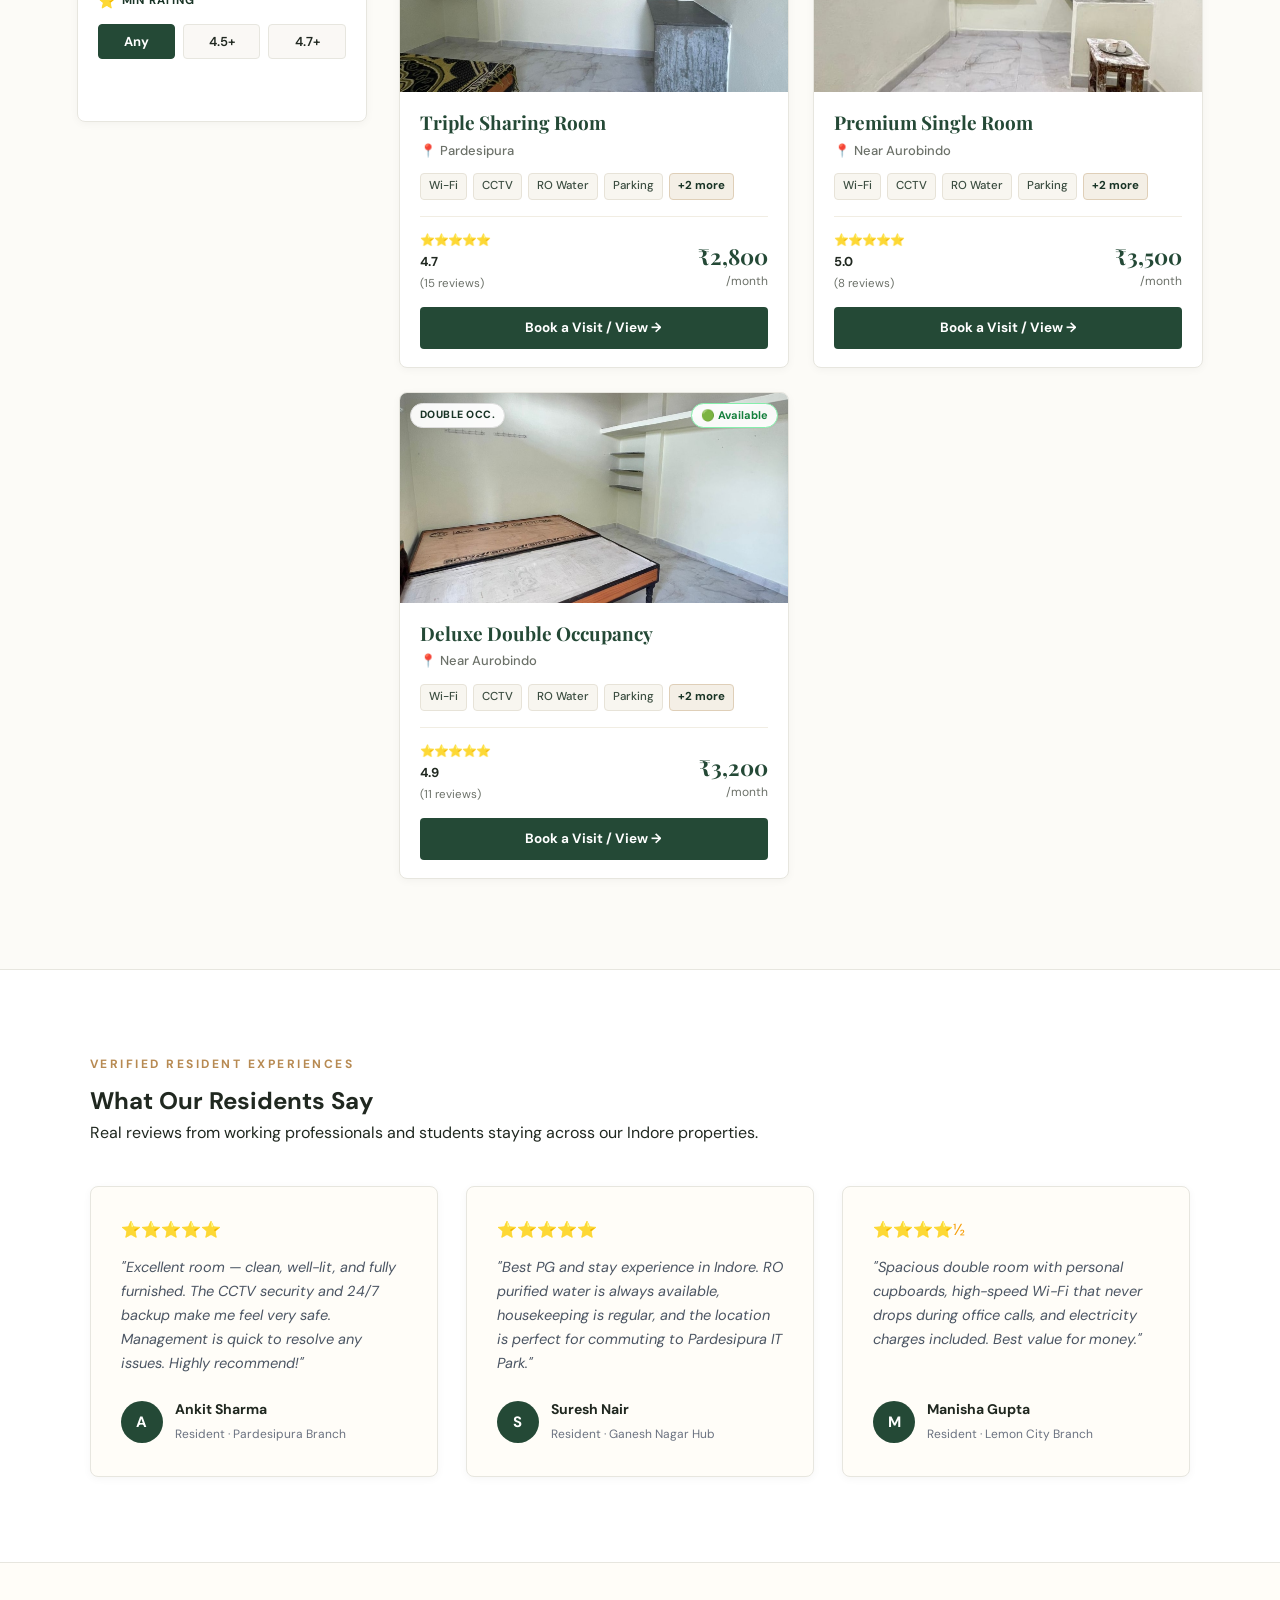
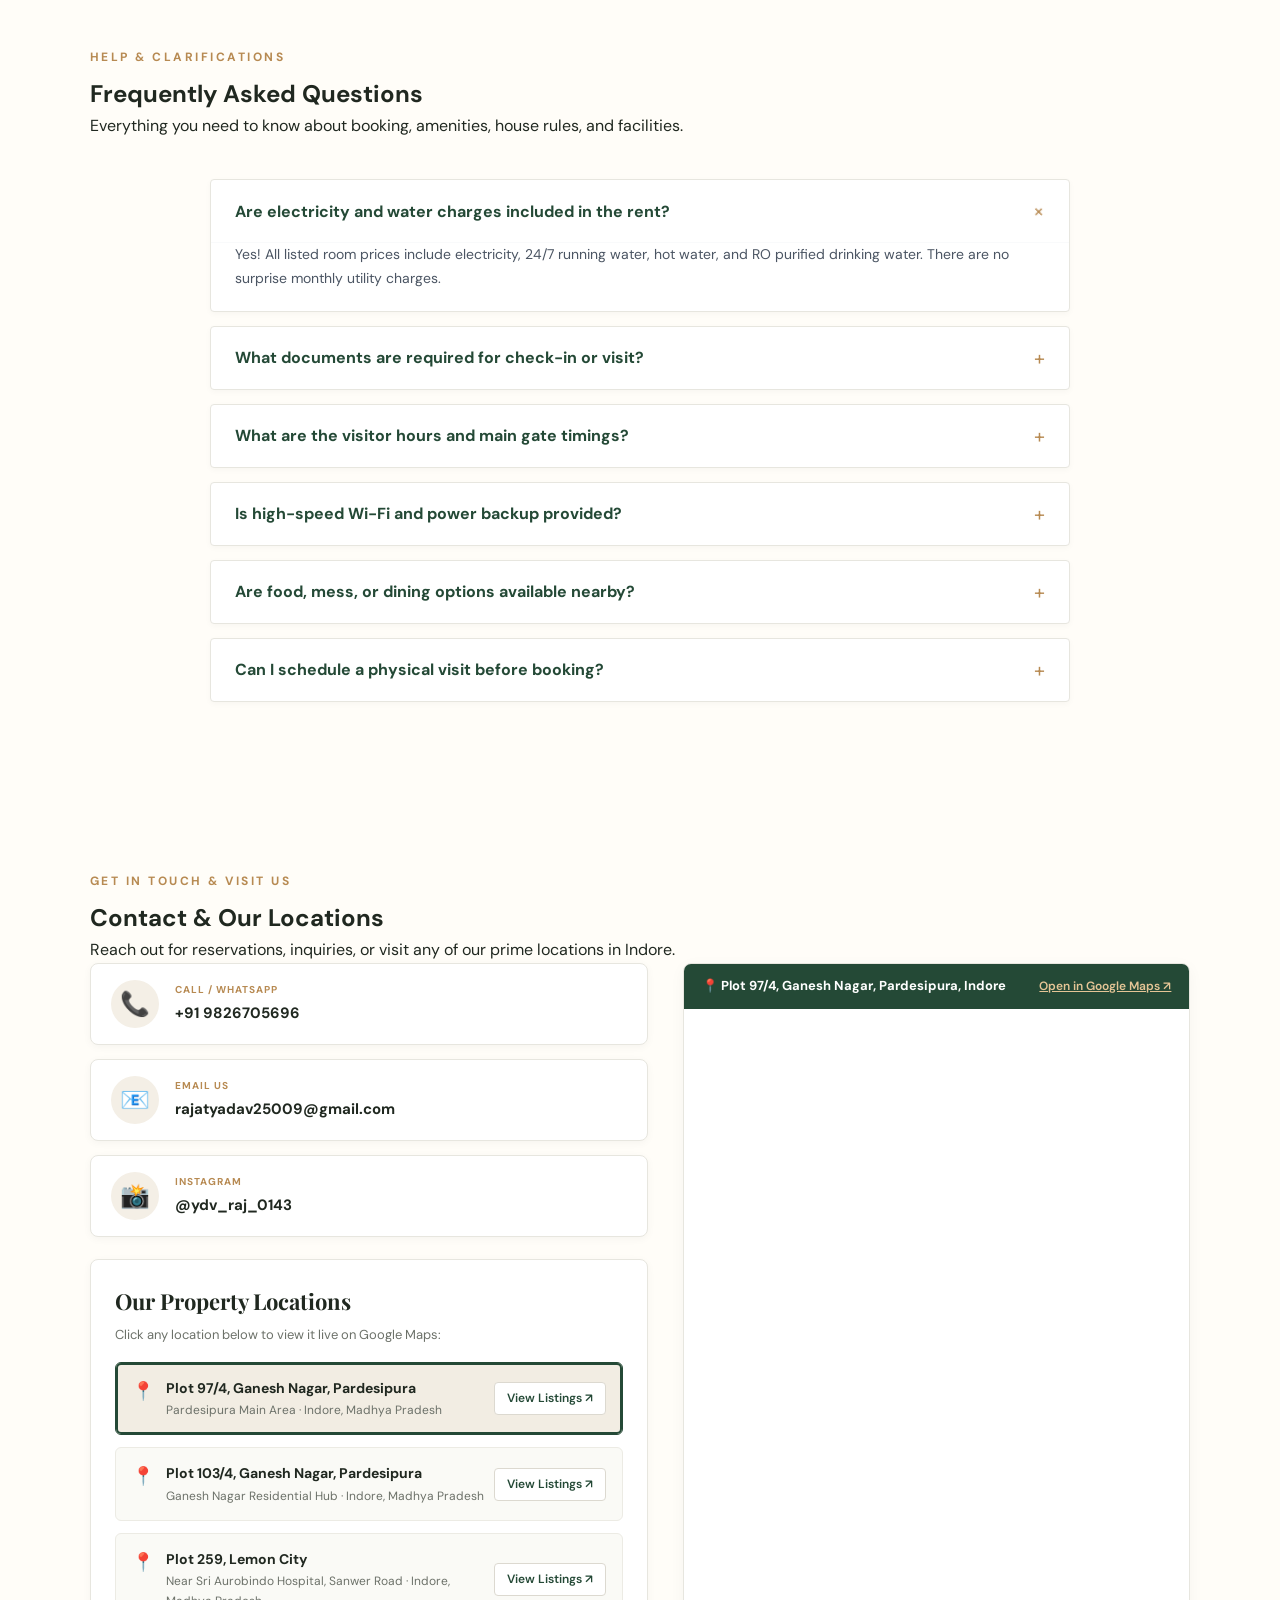
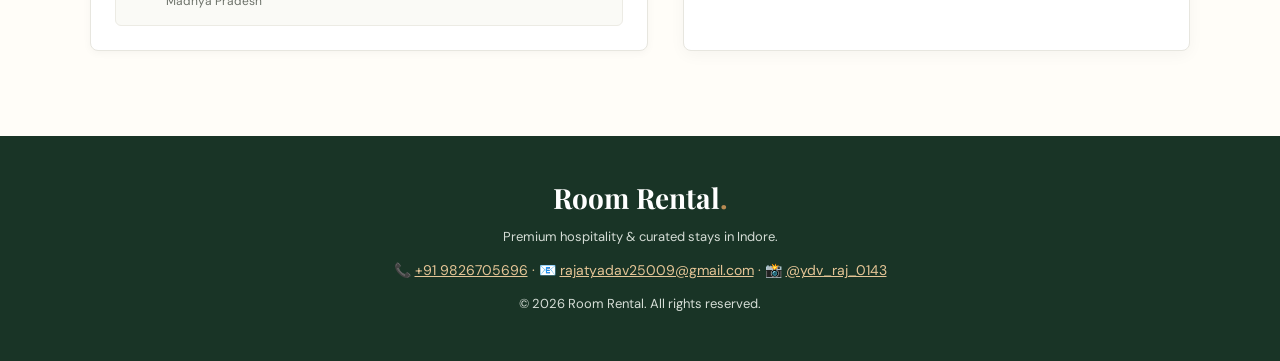
==== commit 582b4c5c: "refactor: update room inventory and rebrand from HotelPro to Room Rental" ====
--- a/index.html
+++ b/index.html
@@ -4,7 +4,7 @@
 <head>
   <meta charset="UTF-8">
   <meta name="viewport" content="width=device-width, initial-scale=1.0">
-  <title>HotelPro - Luxury Hotel & Room Reservations</title>
+  <title>Room Rental - Available PG Rooms & Stays in Indore</title>
   <link rel="stylesheet" href="style.css">
 </head>
 
@@ -12,7 +12,7 @@
 
   <!-- Navigation Bar -->
   <nav class="navbar">
-    <a class="brand" href="index.html">HotelPro<span>.</span></a>
+    <a class="brand" href="index.html">Room Rental<span>.</span></a>
     <div class="nav-links">
       <a href="#home">Home</a>
       <a href="#rooms">Our Rooms</a>
@@ -28,7 +28,7 @@
   <!-- Hero Header -->
   <header class="hero" id="home">
     <div class="hero-content">
-      <span class="eyebrow">WELCOME TO HOTELPRO</span>
+      <span class="eyebrow">WELCOME TO ROOM RENTAL</span>
       <h1>Your comfort.<br>Our priority.</h1>
       <p class="hero-text">Discover thoughtfully designed rooms, warm hospitality, and a stay worth remembering across
         our prime Indore locations.</p>
@@ -135,11 +135,6 @@
                 <span class="type-price">₹2,800</span>
                 <span class="type-unit">/month</span>
               </button>
-              <button type="button" class="type-filter-card" data-type="budget" onclick="toggleTypeFilter(this, 'budget')">
-                <span class="type-name">Budget</span>
-                <span class="type-price">₹2,500</span>
-                <span class="type-unit">/month</span>
-              </button>
             </div>
           </div>
 
@@ -205,7 +200,7 @@
         <div class="rooms-results-column">
           <!-- Top Results Toolbar -->
           <div class="results-toolbar">
-            <div class="results-count" id="roomsCountText">Showing 8 rooms found</div>
+            <div class="results-count" id="roomsCountText">Showing 5 rooms found</div>
             <div class="results-controls">
               <div class="view-toggle-group">
                 <button type="button" class="view-toggle-btn active" id="viewBtnGrid" onclick="setRoomViewMode('grid')" aria-label="Grid View" title="Grid View">
@@ -294,8 +289,8 @@
   <div class="booking-overlay" id="homeEditRoomModal">
     <div class="booking-modal" style="max-width:540px;">
       <button class="booking-close" type="button" onclick="closeHomeEditModal()">×</button>
-      <span class="eyebrow">HOTEL MANAGEMENT (ADMIN)</span>
-      <h2 id="homeEditModalTitle">Edit Hotel Room</h2>
+      <span class="eyebrow">ROOM RENTAL MANAGEMENT (ADMIN)</span>
+      <h2 id="homeEditModalTitle">Edit Room Details</h2>
       <p style="font-size:13px;color:#666;margin-bottom:15px;">Make changes to this room and save them directly to the
         database:</p>
 
@@ -553,14 +548,14 @@
 
   <!-- Footer -->
   <footer>
-    <a class="brand footer-brand" href="#home" style="color:white;">HotelPro<span>.</span></a>
+    <a class="brand footer-brand" href="#home" style="color:white;">Room Rental<span>.</span></a>
     <p>Premium hospitality & curated stays in Indore.</p>
     <p class="footer-contact-line">
       📞 <a href="tel:+919826705696">+91 9826705696</a> ·
       📧 <a href="mailto:rajatyadav25009@gmail.com">rajatyadav25009@gmail.com</a> ·
       📸 <a href="https://www.instagram.com/ydv_raj_0143" target="_blank" rel="noopener noreferrer">@ydv_raj_0143</a>
     </p>
-    <p>© 2026 HotelPro. All rights reserved.</p>
+    <p>© 2026 Room Rental. All rights reserved.</p>
   </footer>
 
   <!-- Supabase Cloud Database Client -->
--- a/style.css
+++ b/style.css
@@ -509,10 +509,10 @@
   padding: 0 2px;
 }
 
-/* Room Type 2x2 Grid */
+/* Room Type Grid */
 .room-type-filter-grid {
   display: grid;
-  grid-template-columns: 1fr 1fr;
+  grid-template-columns: repeat(3, 1fr);
   gap: 8px;
 }
 
